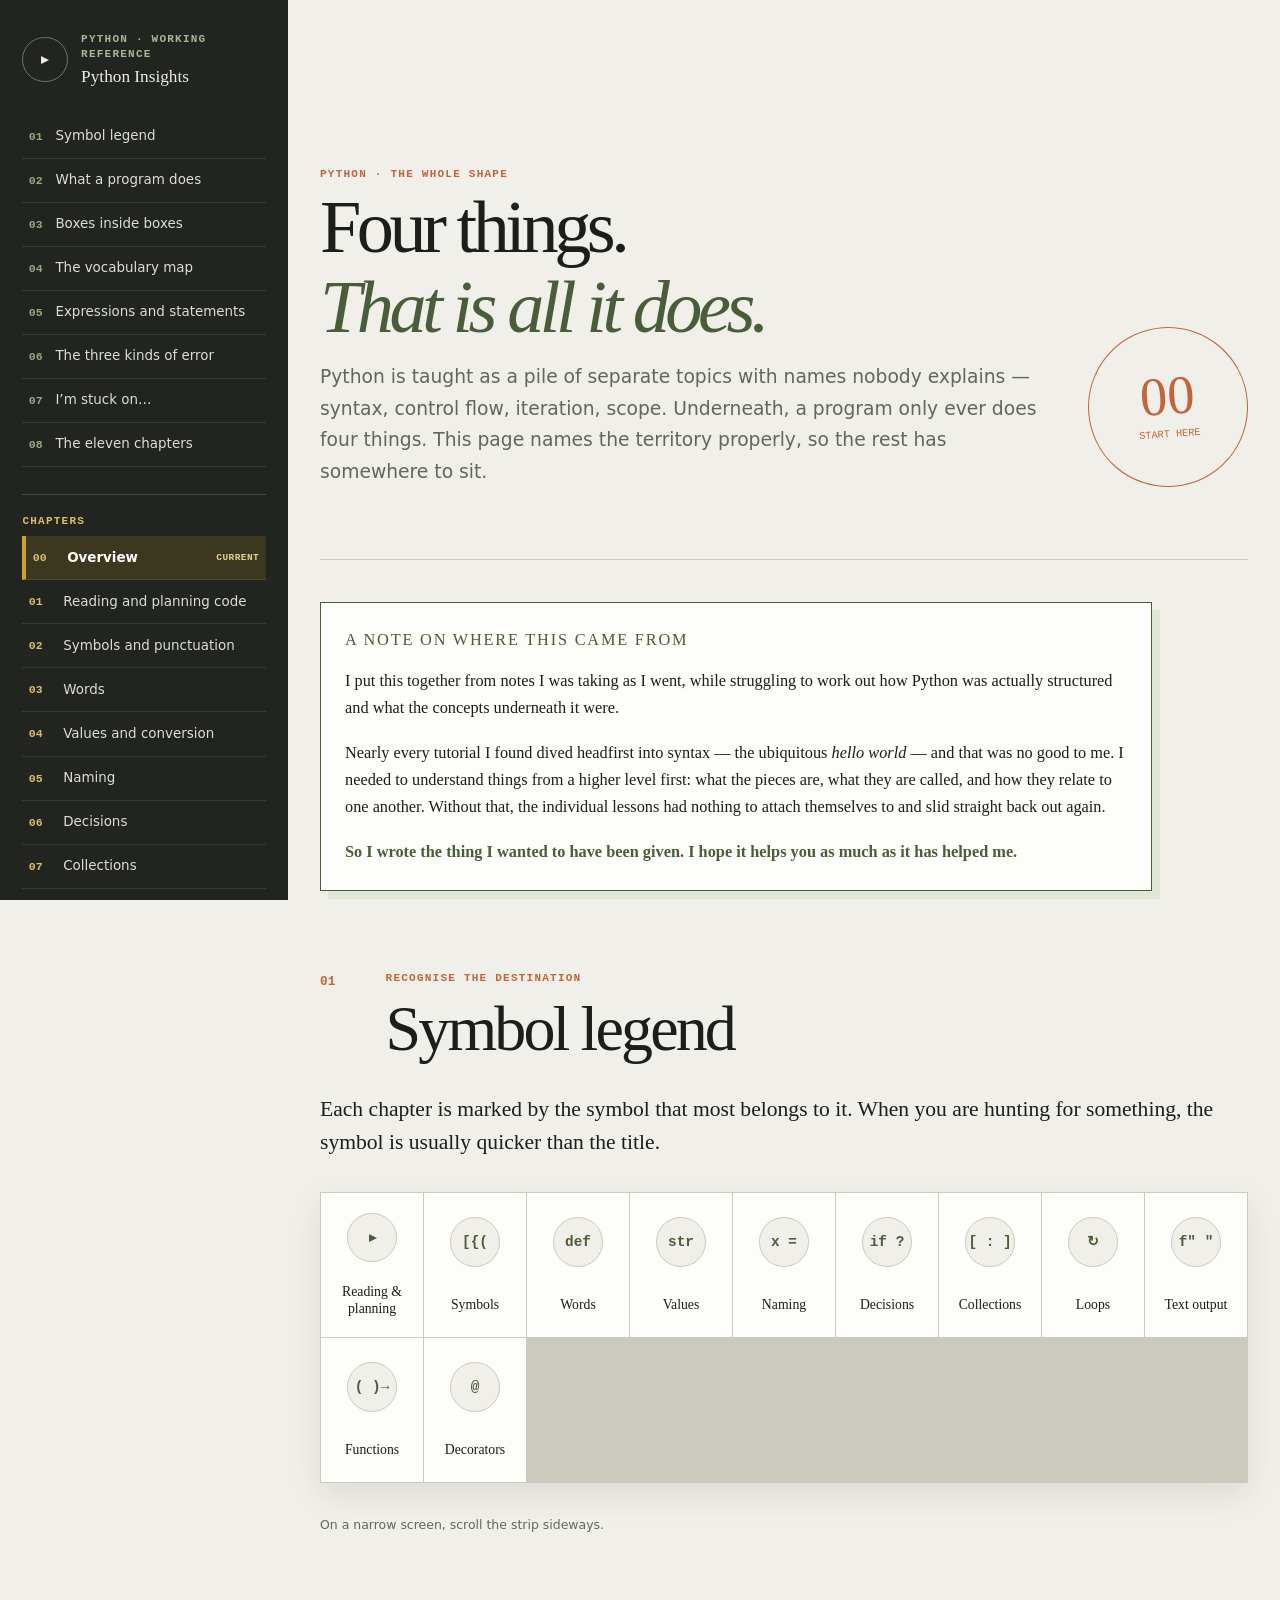
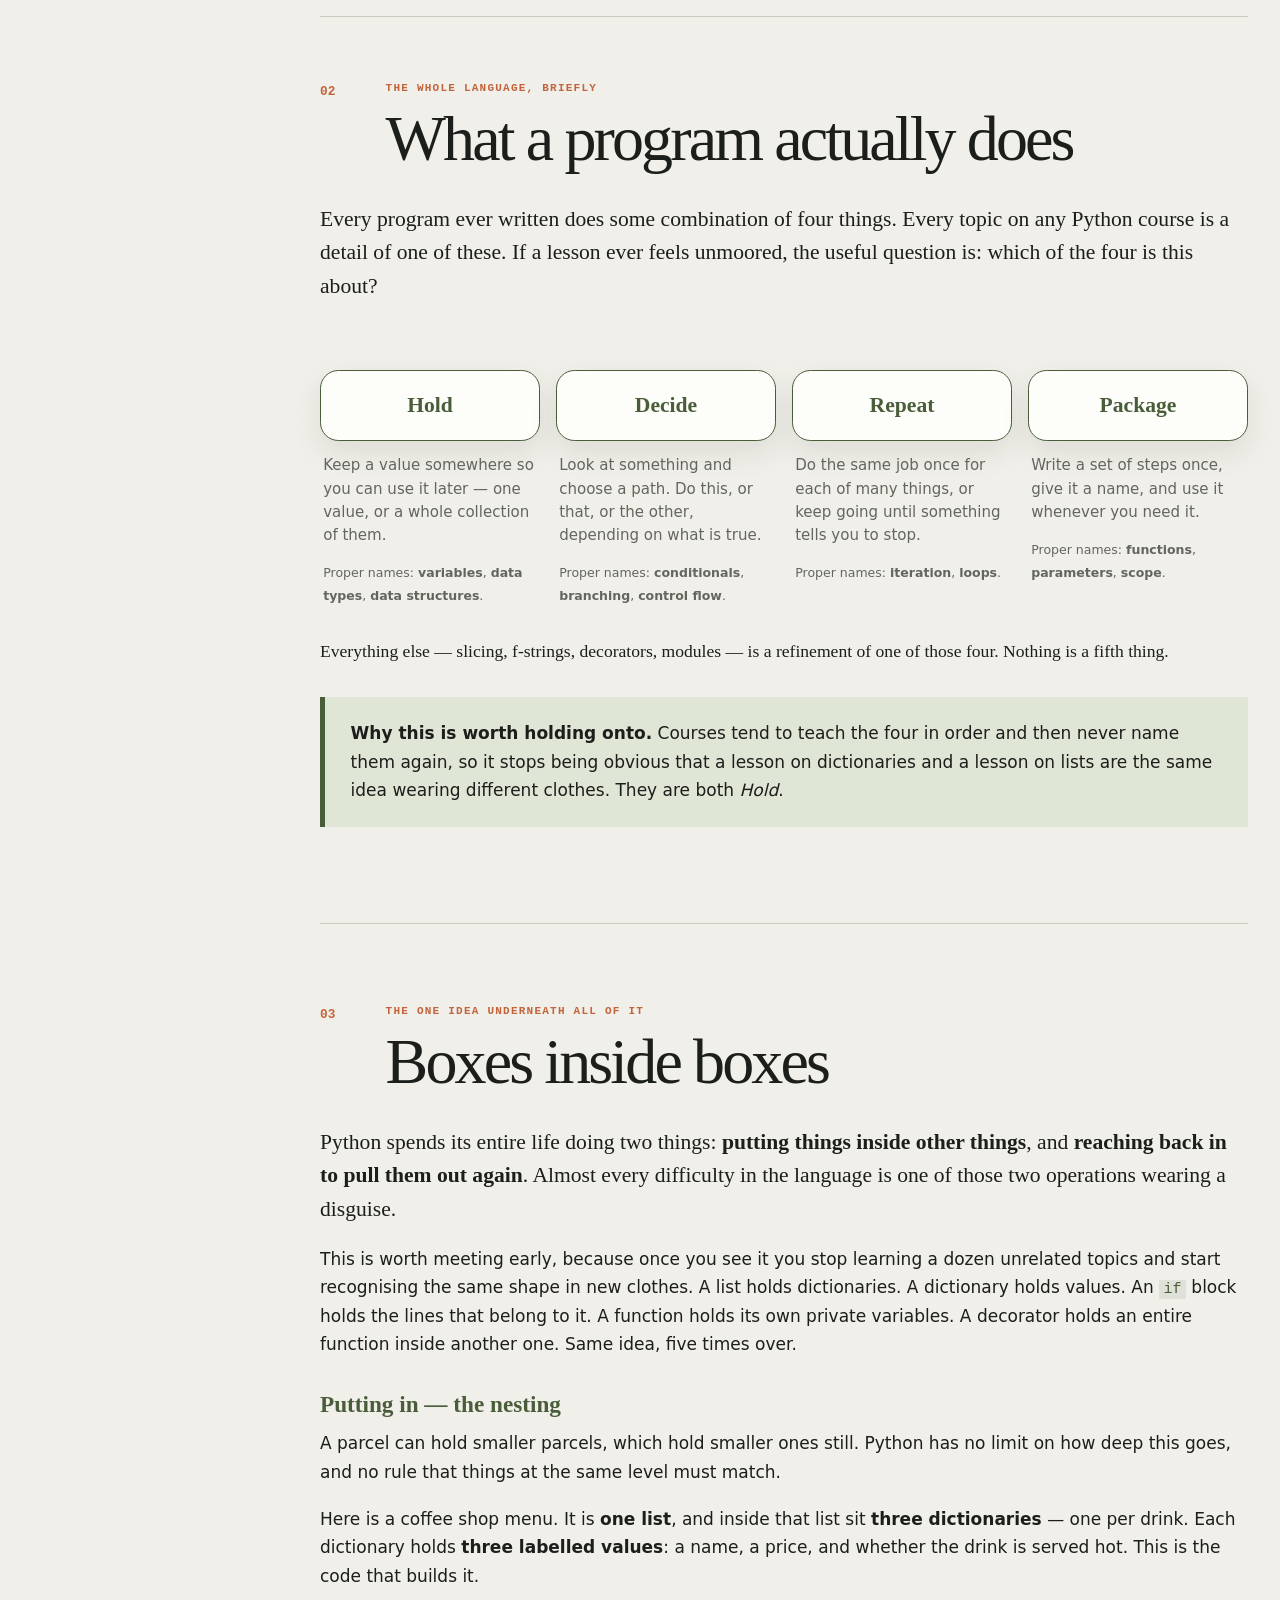
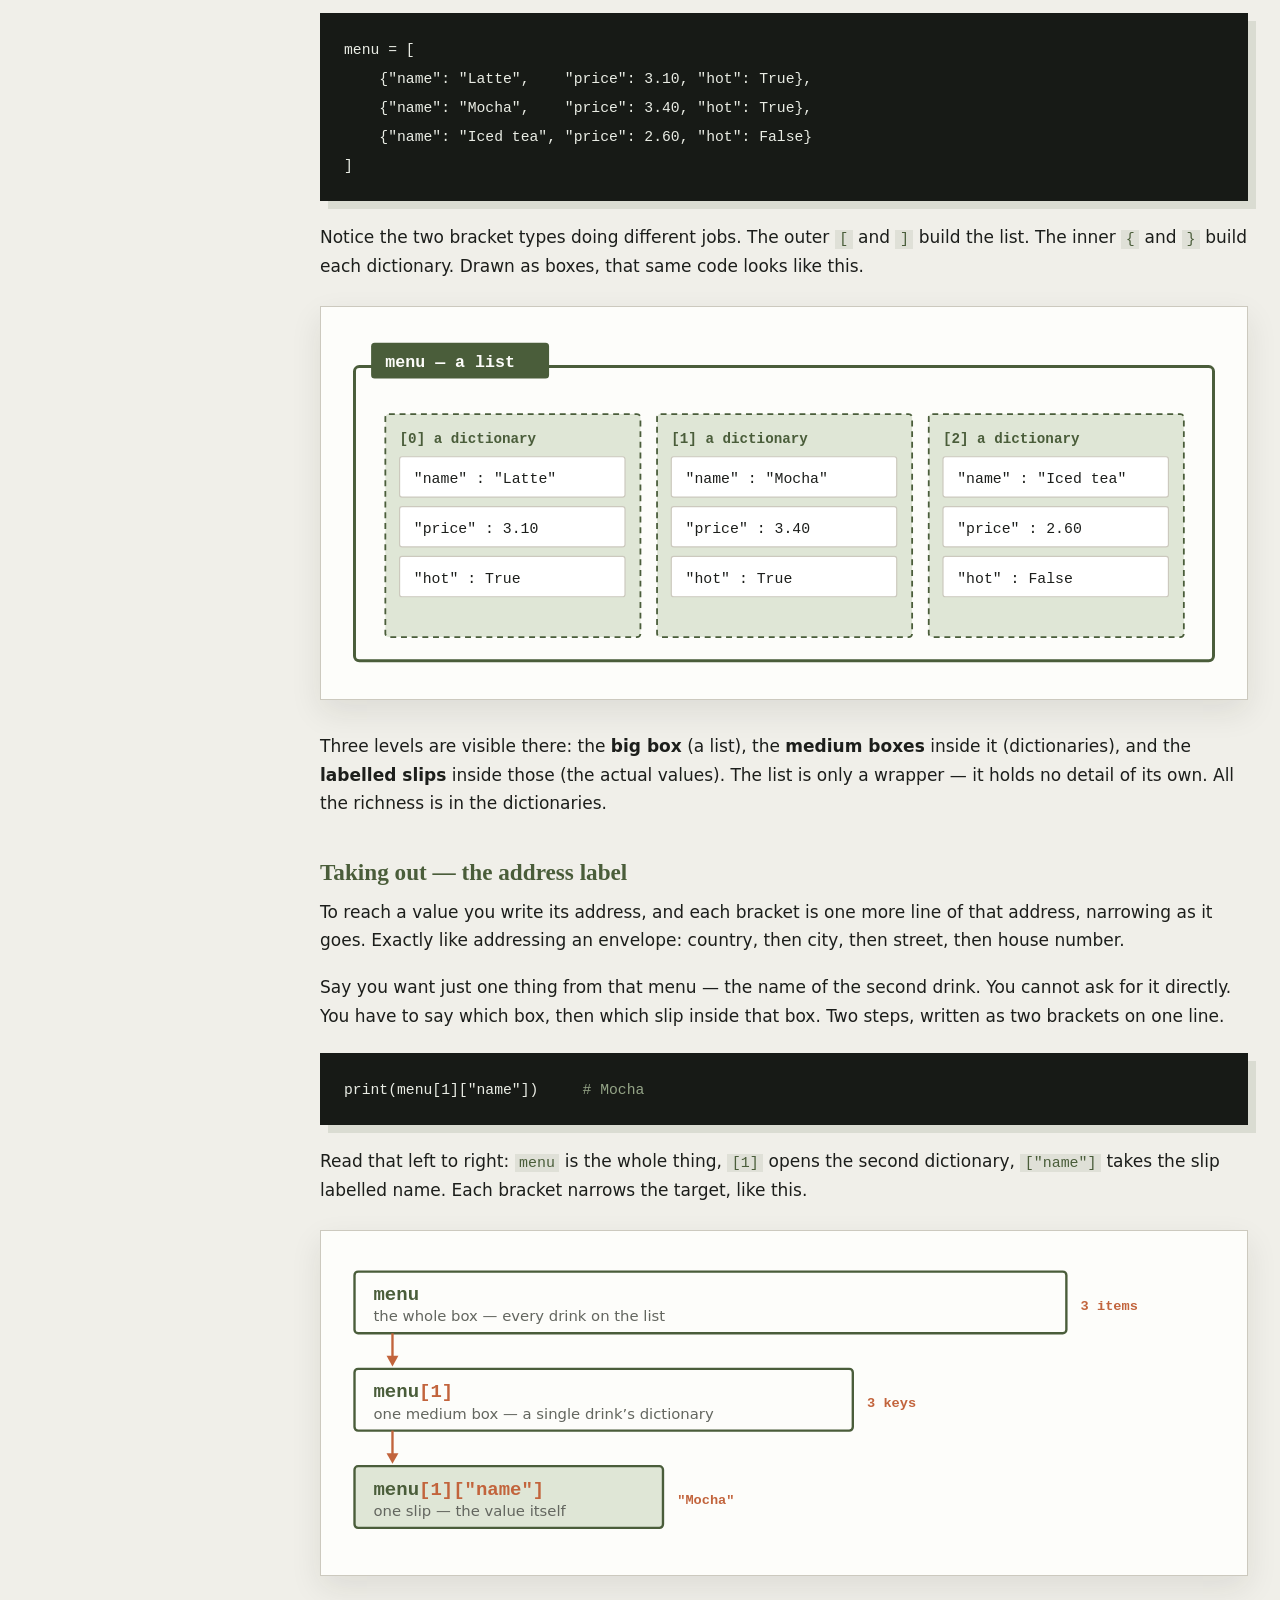
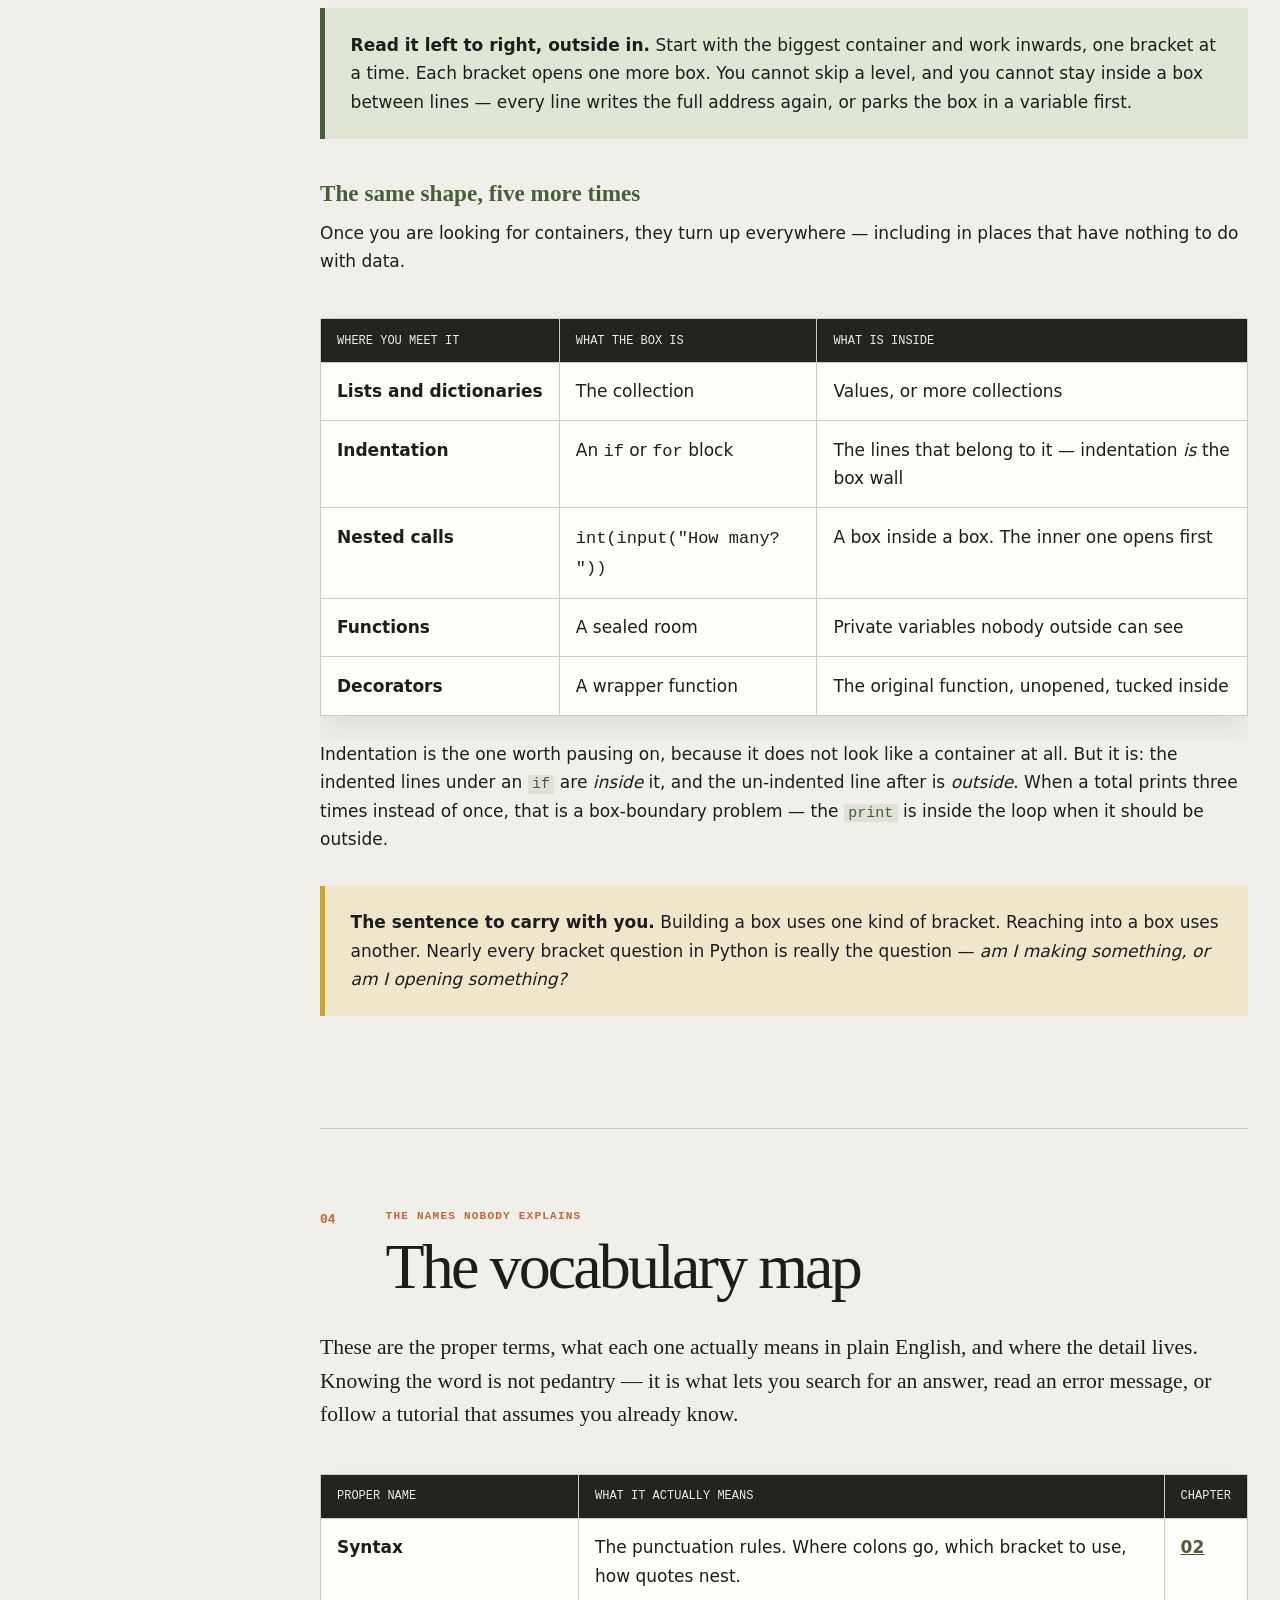
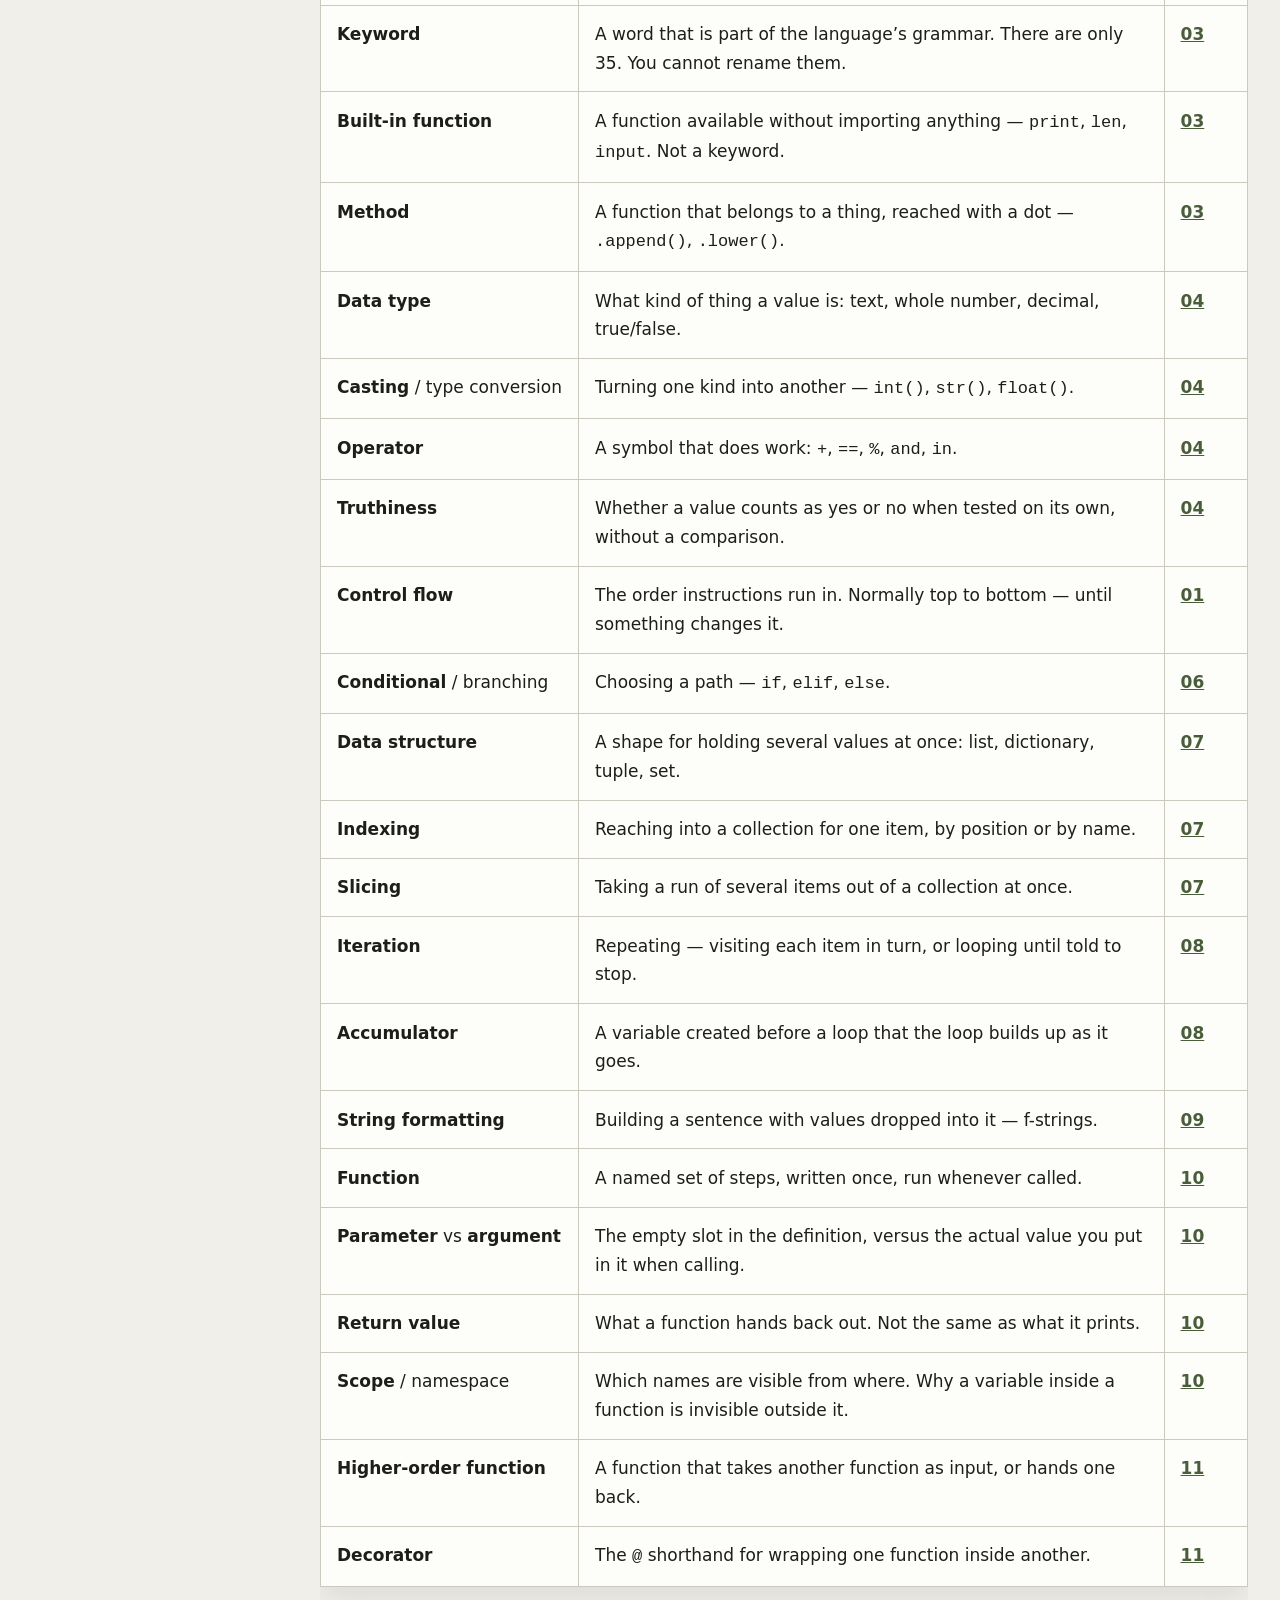
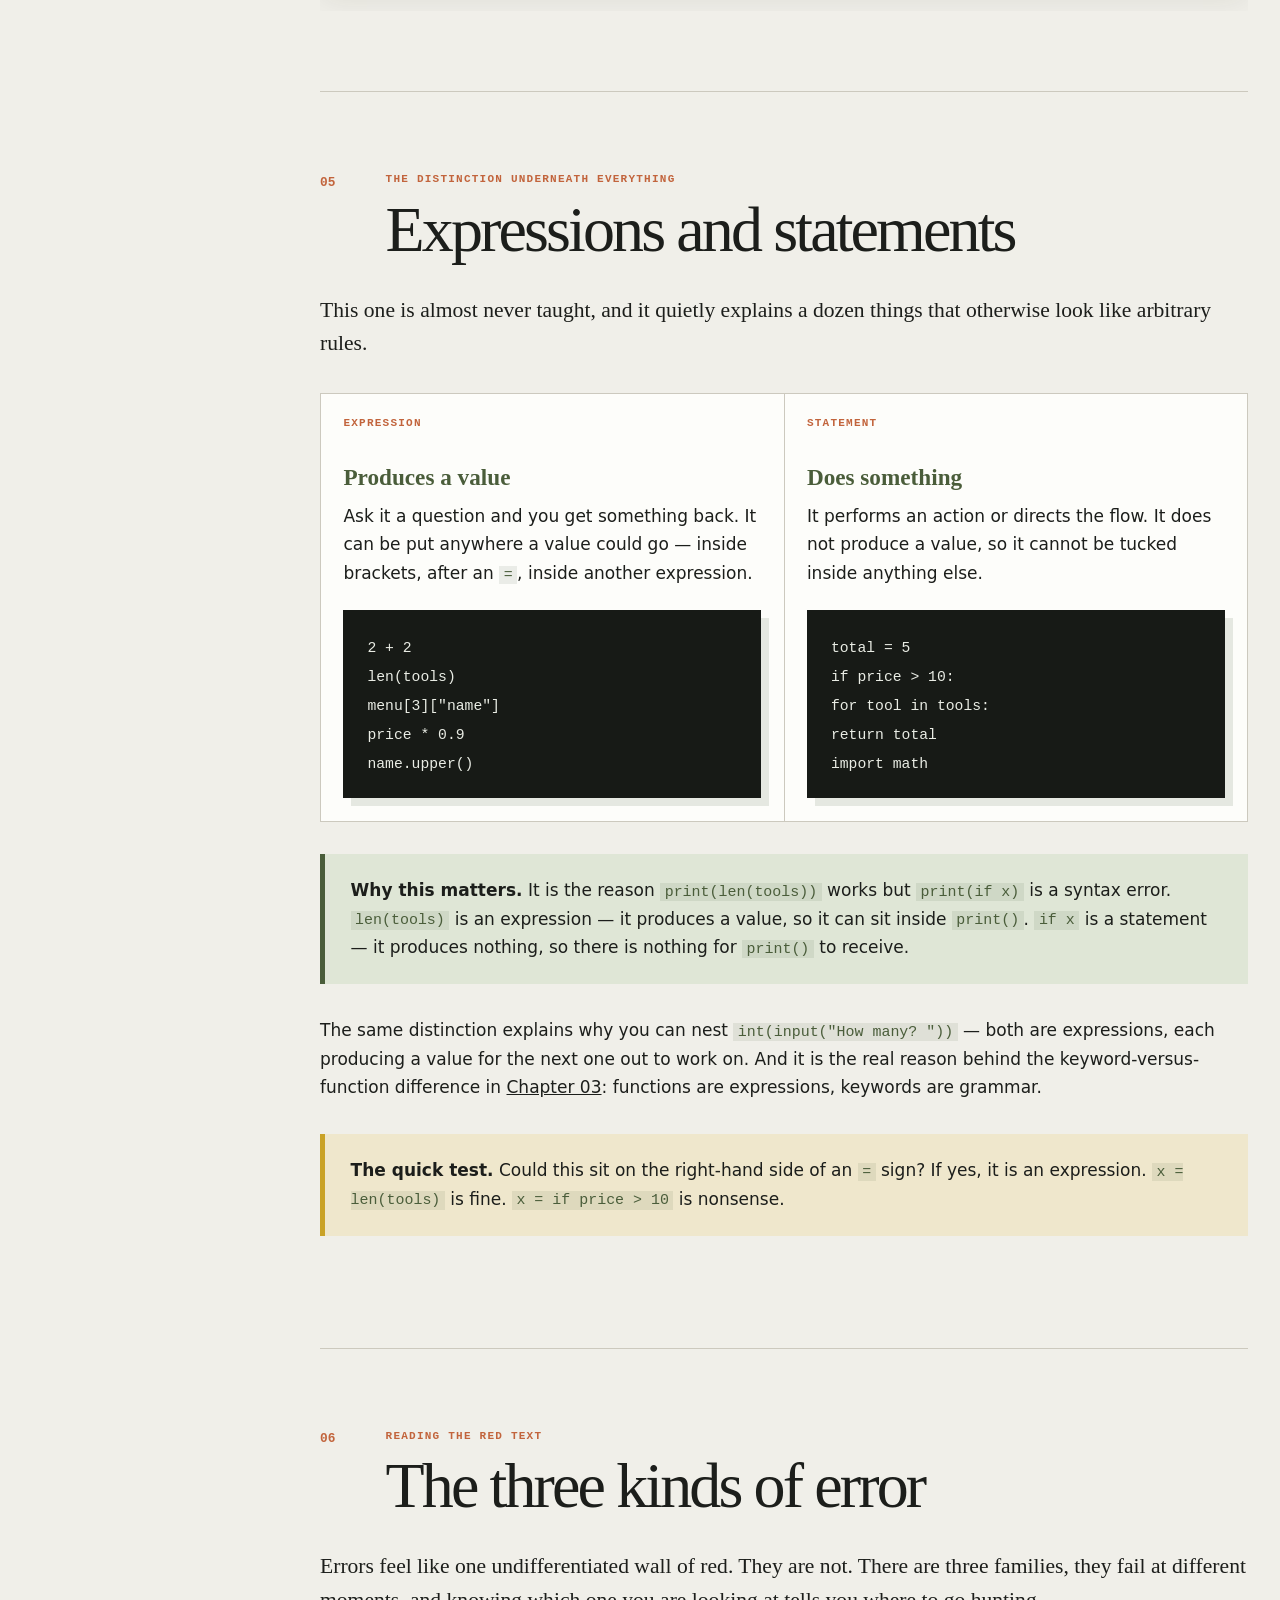
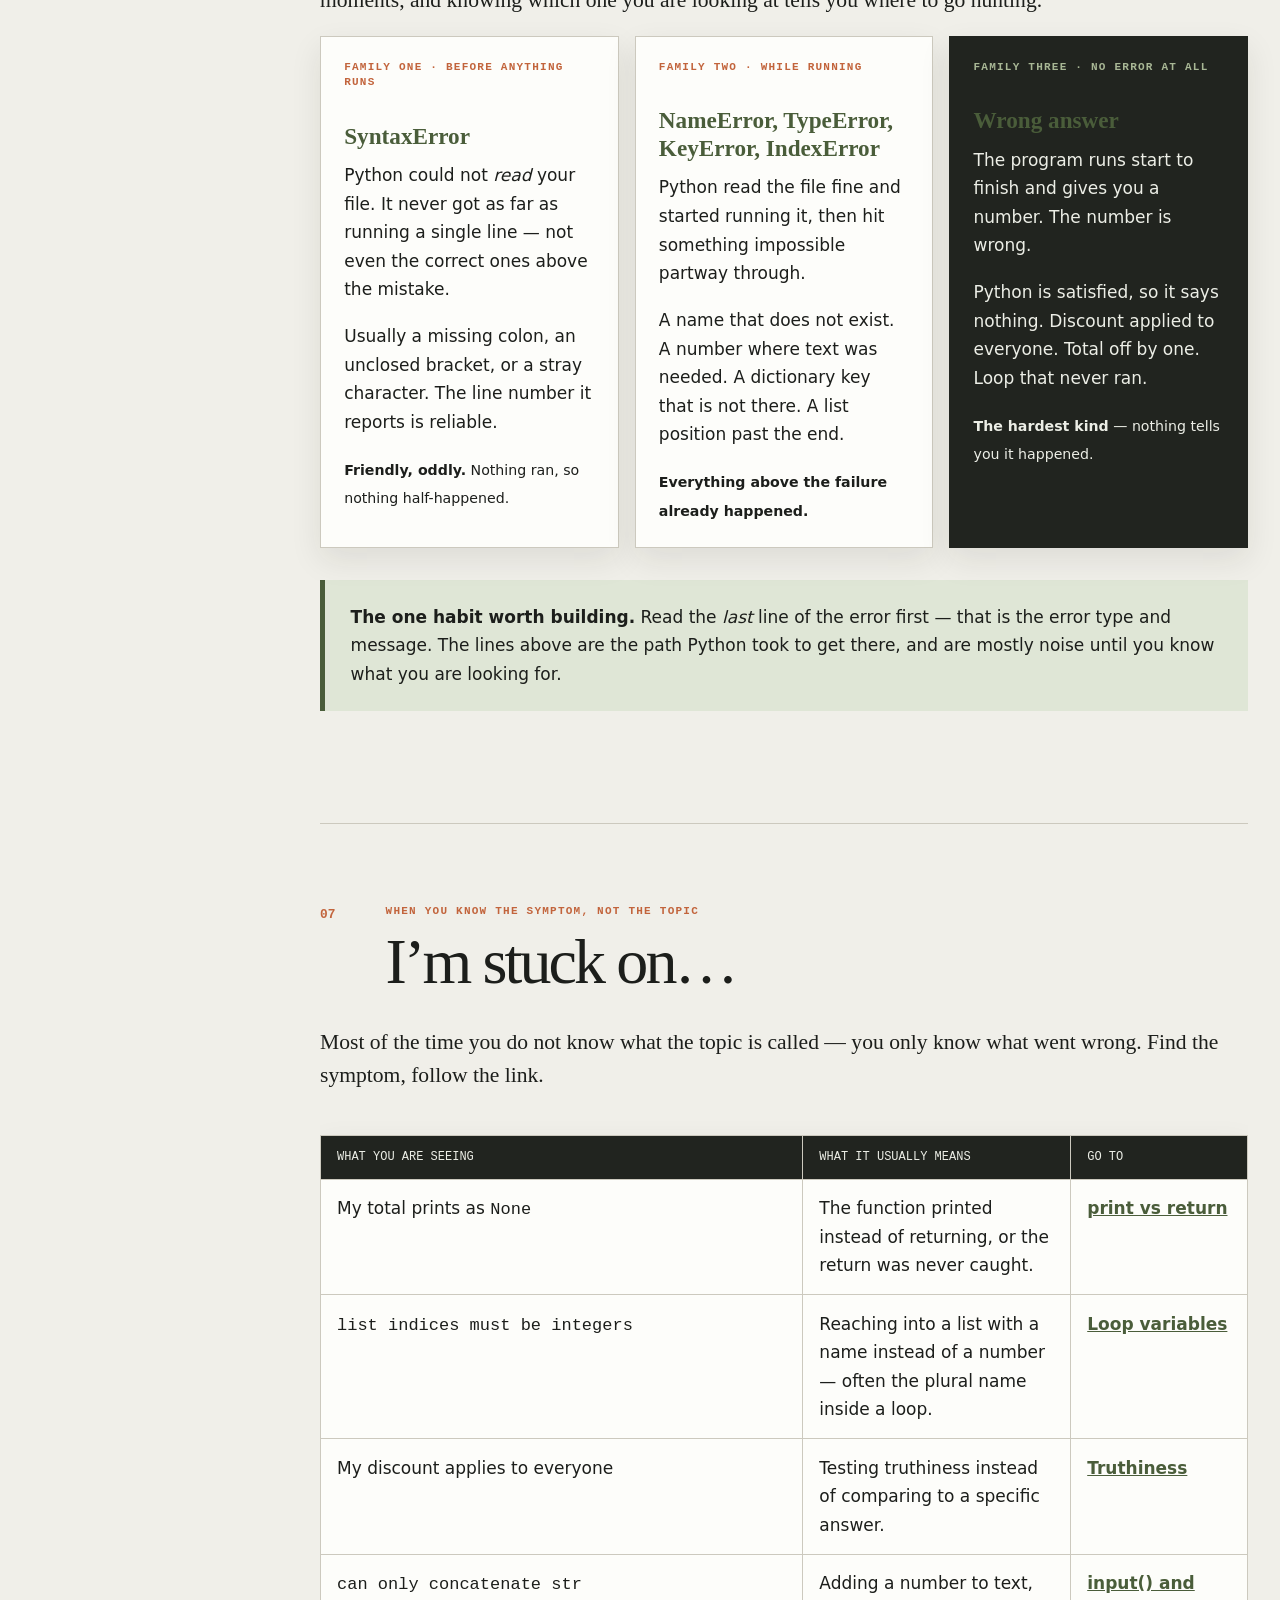
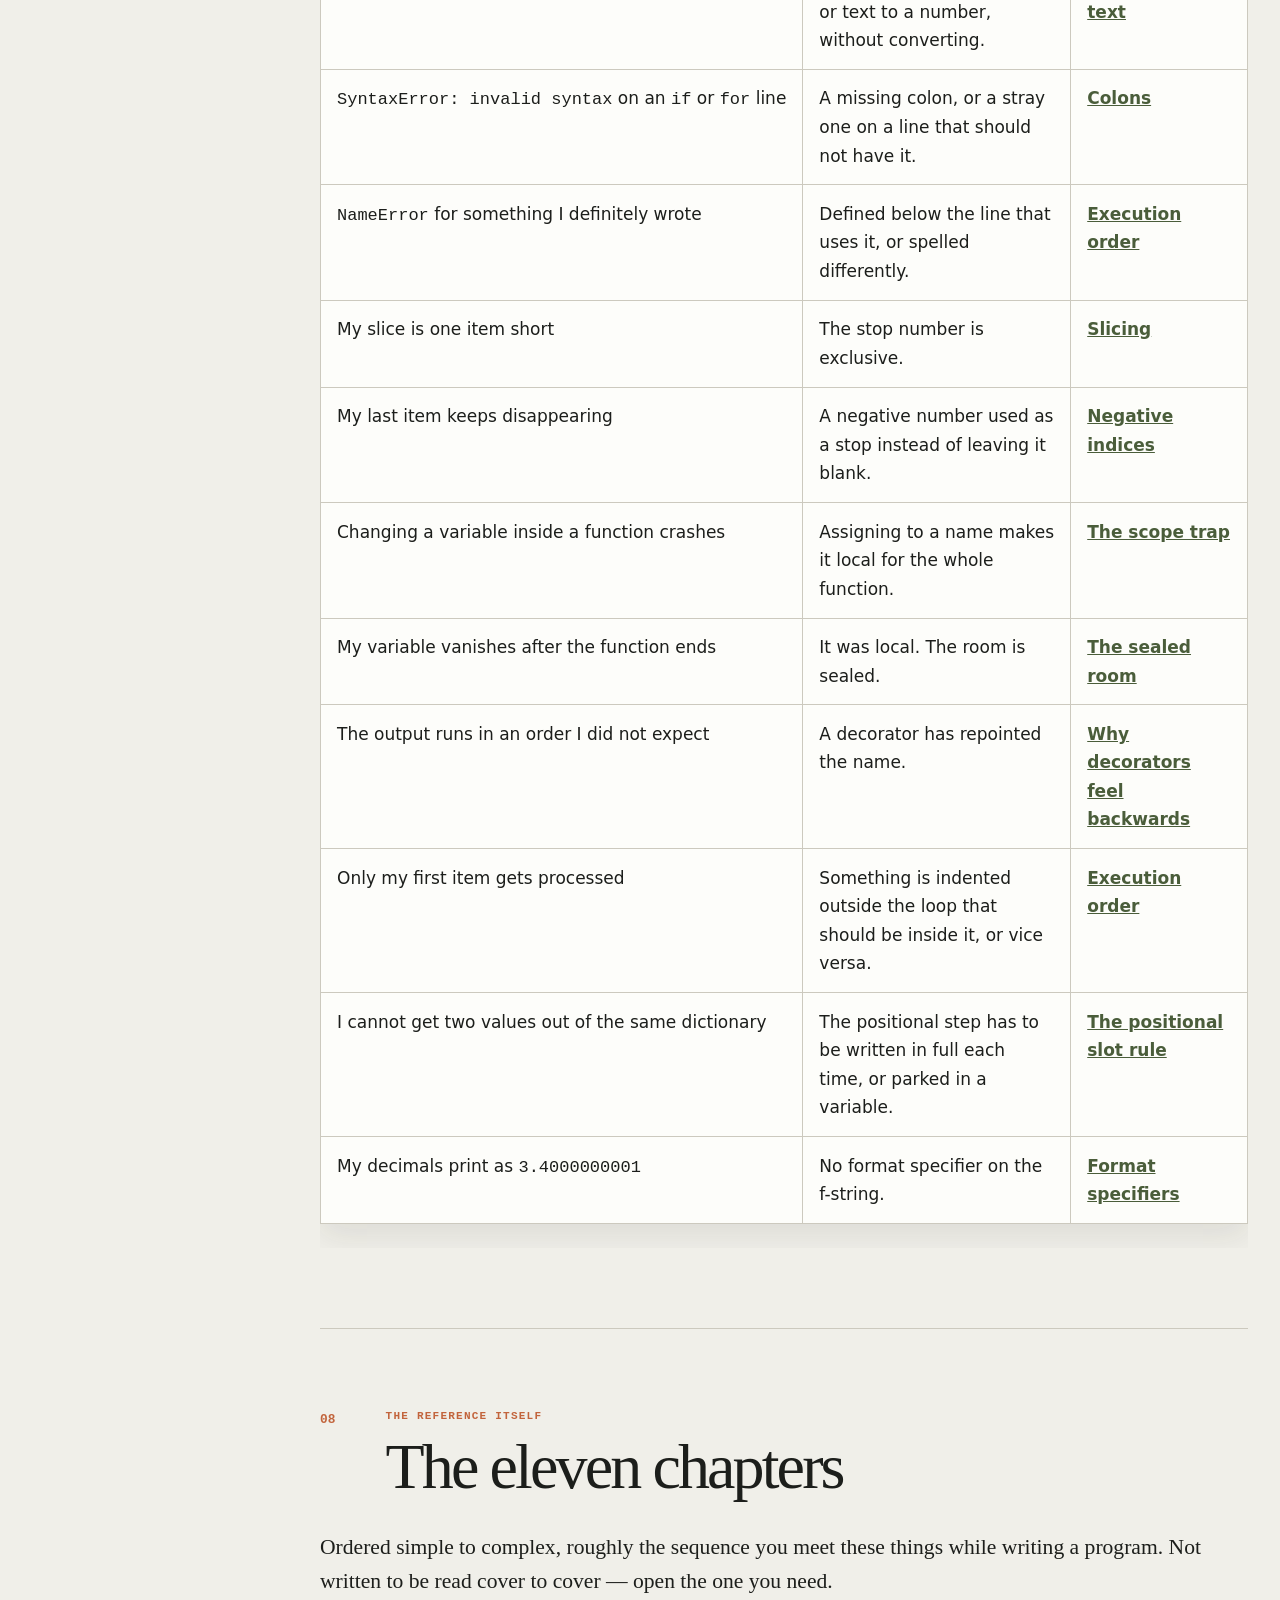
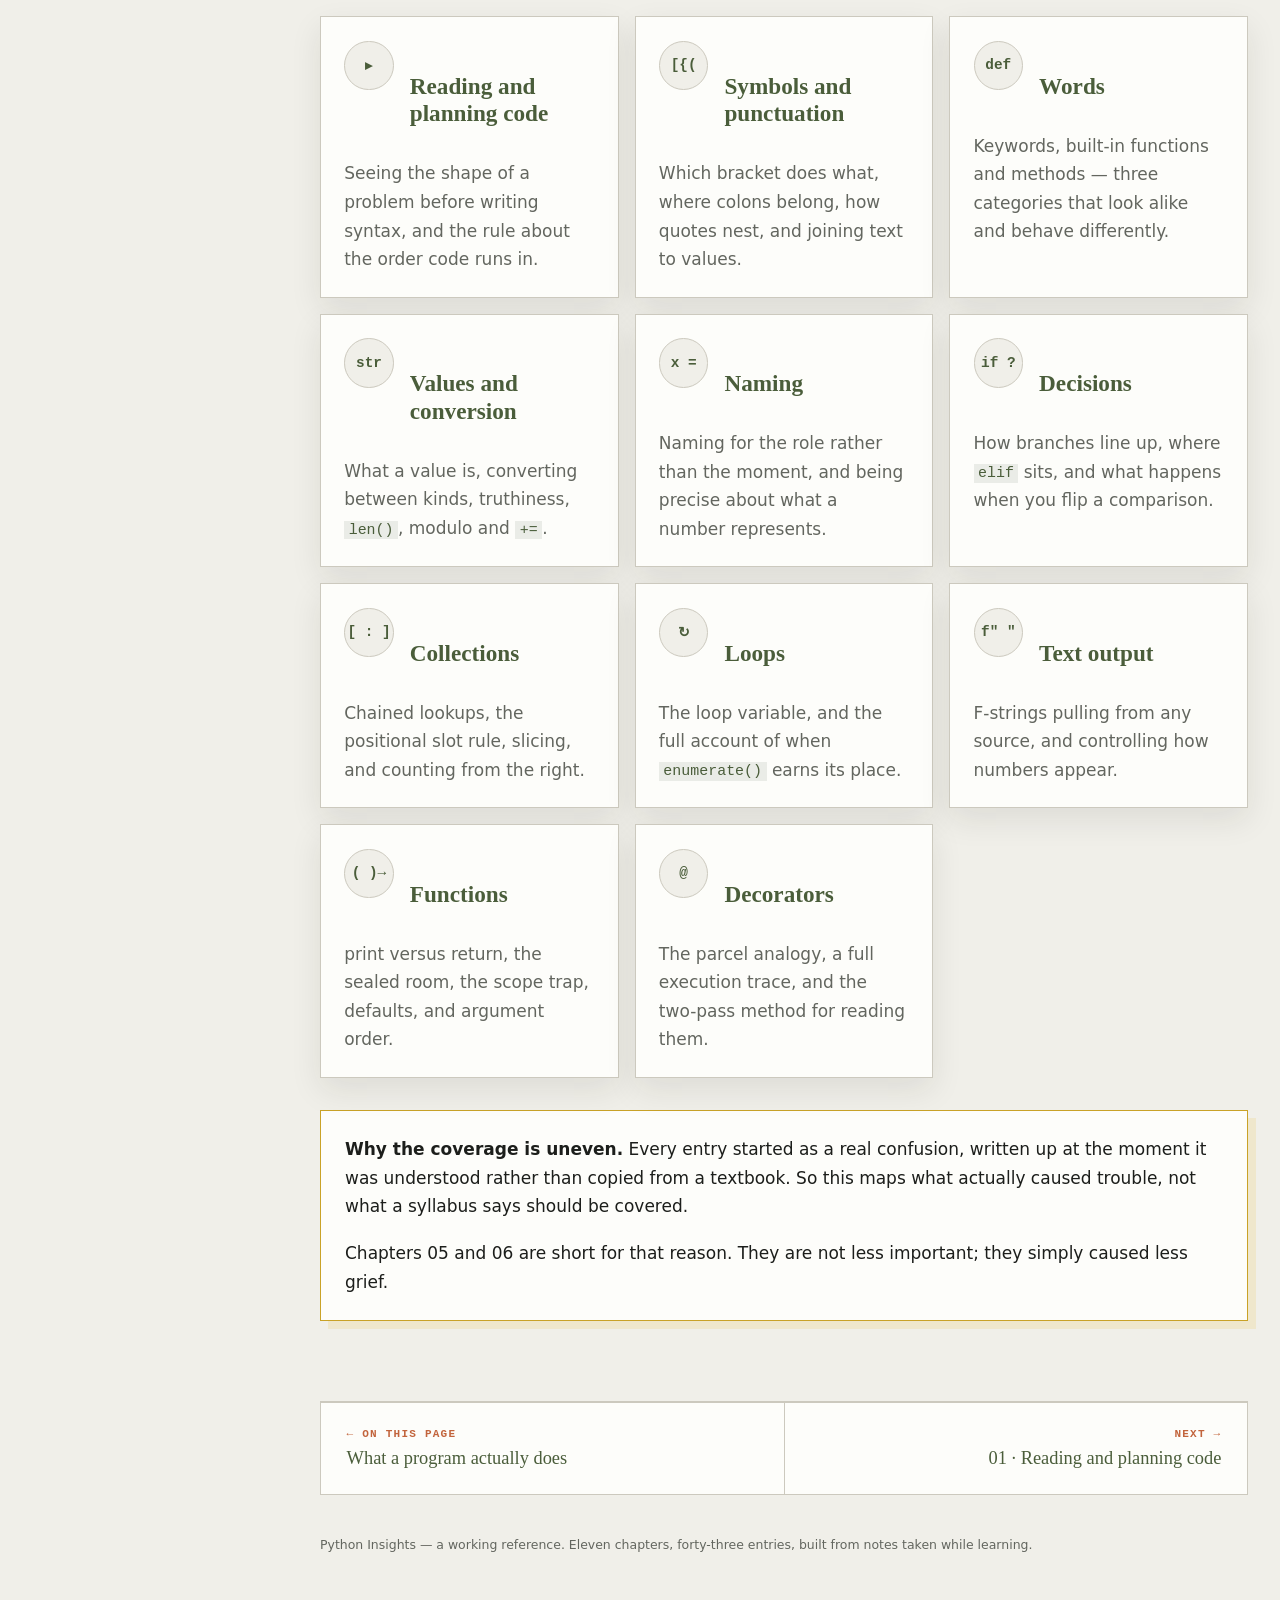
==== index.html @ 5f7ce71a "My insights learning python" ====
<!doctype html>
<html lang="en-GB">
<head>
<meta charset="utf-8">
<meta name="viewport" content="width=device-width, initial-scale=1">
<meta name="description" content="An overview of what Python actually consists of, and a working reference to the things that catch people out.">
<title>Python Insights &middot; Overview</title>
<link rel="stylesheet" href="assets/lesson-guide.css">
</head>
<body>
<a class="skip" href="#content">Skip to the overview</a>
<aside class="rail" aria-label="Guide navigation">
  <div class="brand"><span class="brand-mark" aria-hidden="true">&#9656;</span><div><p class="eyebrow">Python &middot; working reference</p><p class="brand-name">Python Insights</p></div></div>
  <nav class="section-nav" aria-label="Sections on this page"><ol>
    <li><a href="#legend"><span>01</span> Symbol legend</a></li>
    <li><a href="#four"><span>02</span> What a program does</a></li>
    <li><a href="#boxes"><span>03</span> Boxes inside boxes</a></li>
    <li><a href="#vocabulary"><span>04</span> The vocabulary map</a></li>
    <li><a href="#expressions"><span>05</span> Expressions and statements</a></li>
    <li><a href="#errors"><span>06</span> The three kinds of error</a></li>
    <li><a href="#stuck"><span>07</span> I&rsquo;m stuck on&hellip;</a></li>
    <li><a href="#chapters"><span>08</span> The eleven chapters</a></li>
  </ol></nav>
  <nav class="course-nav" aria-label="Chapters">
    <p>Chapters</p>
    <ol>
      <li><a href="index.html" aria-current="page"><span>00</span> Overview</a></li>
      <li><a href="01-reading-and-planning-code.html"><span>01</span> Reading and planning code</a></li>
      <li><a href="02-symbols-and-punctuation.html"><span>02</span> Symbols and punctuation</a></li>
      <li><a href="03-words.html"><span>03</span> Words</a></li>
      <li><a href="04-values-and-conversion.html"><span>04</span> Values and conversion</a></li>
      <li><a href="05-naming.html"><span>05</span> Naming</a></li>
      <li><a href="06-decisions.html"><span>06</span> Decisions</a></li>
      <li><a href="07-collections.html"><span>07</span> Collections</a></li>
      <li><a href="08-loops.html"><span>08</span> Loops</a></li>
      <li><a href="09-text-output.html"><span>09</span> Text output</a></li>
      <li><a href="10-functions.html"><span>10</span> Functions</a></li>
      <li><a href="11-decorators.html"><span>11</span> Decorators</a></li>
    </ol>
  </nav>
  <div class="rail-note">
    <p><strong>Start here.</strong></p>
    <p>This page is the map. The chapters are for when you are stuck on something specific.</p>
    <a class="rail-tidy" href="https://github.com/TidyWeb" target="_blank" rel="noopener"><img src="assets/tidyweb_logo_basalt_gold_transparent.png" alt=""><span><strong>TidyWeb</strong><small>View this project on GitHub</small></span></a>
  </div>
</aside>

<main id="content">
  <header class="hero">
    <div>
      <p class="eyebrow">Python &middot; the whole shape</p>
      <h1 class="intro-title"><span>Four things.</span><em>That is all it does.</em></h1>
      <p class="lede">Python is taught as a pile of separate topics with names nobody explains &mdash; syntax, control flow, iteration, scope. Underneath, a program only ever does four things. This page names the territory properly, so the rest has somewhere to sit.</p>
    </div>
    <div class="hero-index"><strong>00</strong><span>start here</span></div>
  </header>

  <section class="lesson lesson-note" id="why">
    <div class="future-note author-note">
      <p class="card-label">A note on where this came from</p>
      <p>I put this together from notes I was taking as I went, while struggling to work out how Python was actually structured and what the concepts underneath it were.</p>
      <p>Nearly every tutorial I found dived headfirst into syntax &mdash; the ubiquitous <em>hello world</em> &mdash; and that was no good to me. I needed to understand things from a higher level first: what the pieces are, what they are called, and how they relate to one another. Without that, the individual lessons had nothing to attach themselves to and slid straight back out again.</p>
      <p>So I wrote the thing I wanted to have been given. I hope it helps you as much as it has helped me.</p>
    </div>
  </section>

  <section class="lesson" id="legend">
    <div class="lesson-head"><p class="lesson-no">01</p><div><p class="eyebrow">Recognise the destination</p><h2>Symbol legend</h2></div></div>
    <p class="thesis">Each chapter is marked by the symbol that most belongs to it. When you are hunting for something, the symbol is usually quicker than the title.</p>
    <div class="symbol-strip-wrap" role="region" aria-label="Eleven chapter symbols in reading order. Scroll sideways on narrow screens." tabindex="0">
      <div class="symbol-strip">
        <a class="symbol-link" href="01-reading-and-planning-code.html"><span class="brand-mark" aria-hidden="true">&#9656;</span><strong>Reading &amp; planning</strong></a>
        <a class="symbol-link" href="02-symbols-and-punctuation.html"><span class="brand-mark" aria-hidden="true">[{(</span><strong>Symbols</strong></a>
        <a class="symbol-link" href="03-words.html"><span class="brand-mark" aria-hidden="true">def</span><strong>Words</strong></a>
        <a class="symbol-link" href="04-values-and-conversion.html"><span class="brand-mark" aria-hidden="true">str</span><strong>Values</strong></a>
        <a class="symbol-link" href="05-naming.html"><span class="brand-mark" aria-hidden="true">x =</span><strong>Naming</strong></a>
        <a class="symbol-link" href="06-decisions.html"><span class="brand-mark" aria-hidden="true">if ?</span><strong>Decisions</strong></a>
        <a class="symbol-link" href="07-collections.html"><span class="brand-mark" aria-hidden="true">[ : ]</span><strong>Collections</strong></a>
        <a class="symbol-link" href="08-loops.html"><span class="brand-mark" aria-hidden="true">&#8635;</span><strong>Loops</strong></a>
        <a class="symbol-link" href="09-text-output.html"><span class="brand-mark" aria-hidden="true">f" "</span><strong>Text output</strong></a>
        <a class="symbol-link" href="10-functions.html"><span class="brand-mark" aria-hidden="true">( )&#8594;</span><strong>Functions</strong></a>
        <a class="symbol-link" href="11-decorators.html"><span class="brand-mark" aria-hidden="true">@</span><strong>Decorators</strong></a>
      </div>
    </div>
    <p class="scroll-note">On a narrow screen, scroll the strip sideways.</p>
  </section>

  <section class="lesson lesson-introduction" id="four">
    <div class="lesson-head"><p class="lesson-no">02</p><div><p class="eyebrow">The whole language, briefly</p><h2>What a program actually does</h2></div></div>
    <p class="thesis">Every program ever written does some combination of four things. Every topic on any Python course is a detail of one of these. If a lesson ever feels unmoored, the useful question is: which of the four is this about?</p>
    <div class="shape-summary-grid" aria-label="The four things a program does">
      <article class="shape-summary">
        <h3 class="shape-name">Hold</h3>
        <p>Keep a value somewhere so you can use it later &mdash; one value, or a whole collection of them.</p>
        <p><small>Proper names: <strong>variables</strong>, <strong>data types</strong>, <strong>data structures</strong>.</small></p>
      </article>
      <article class="shape-summary">
        <h3 class="shape-name">Decide</h3>
        <p>Look at something and choose a path. Do this, or that, or the other, depending on what is true.</p>
        <p><small>Proper names: <strong>conditionals</strong>, <strong>branching</strong>, <strong>control flow</strong>.</small></p>
      </article>
      <article class="shape-summary">
        <h3 class="shape-name">Repeat</h3>
        <p>Do the same job once for each of many things, or keep going until something tells you to stop.</p>
        <p><small>Proper names: <strong>iteration</strong>, <strong>loops</strong>.</small></p>
      </article>
      <article class="shape-summary">
        <h3 class="shape-name">Package</h3>
        <p>Write a set of steps once, give it a name, and use it whenever you need it.</p>
        <p><small>Proper names: <strong>functions</strong>, <strong>parameters</strong>, <strong>scope</strong>.</small></p>
      </article>
    </div>
    <p class="shape-summary-close">Everything else &mdash; slicing, f-strings, decorators, modules &mdash; is a refinement of one of those four. Nothing is a fifth thing.</p>
    <div class="callout"><p><strong>Why this is worth holding onto.</strong> Courses tend to teach the four in order and then never name them again, so it stops being obvious that a lesson on dictionaries and a lesson on lists are the same idea wearing different clothes. They are both <em>Hold</em>.</p></div>
  </section>

  <section class="lesson" id="boxes">
    <div class="lesson-head"><p class="lesson-no">03</p><div><p class="eyebrow">The one idea underneath all of it</p><h2>Boxes inside boxes</h2></div></div>

    <p class="thesis">Python spends its entire life doing two things: <strong>putting things inside other things</strong>, and <strong>reaching back in to pull them out again</strong>. Almost every difficulty in the language is one of those two operations wearing a disguise.</p>

    <p>This is worth meeting early, because once you see it you stop learning a dozen unrelated topics and start recognising the same shape in new clothes. A list holds dictionaries. A dictionary holds values. An <code>if</code> block holds the lines that belong to it. A function holds its own private variables. A decorator holds an entire function inside another one. Same idea, five times over.</p>

    <h3>Putting in &mdash; the nesting</h3>
    <p>A parcel can hold smaller parcels, which hold smaller ones still. Python has no limit on how deep this goes, and no rule that things at the same level must match.</p>

    <p>Here is a coffee shop menu. It is <strong>one list</strong>, and inside that list sit <strong>three dictionaries</strong> &mdash; one per drink. Each dictionary holds <strong>three labelled values</strong>: a name, a price, and whether the drink is served hot. This is the code that builds it.</p>

    <div class="code-block"><code>menu = [
    {"name": "Latte",    "price": 3.10, "hot": True},
    {"name": "Mocha",    "price": 3.40, "hot": True},
    {"name": "Iced tea", "price": 2.60, "hot": False}
]</code></div>

    <p>Notice the two bracket types doing different jobs. The outer <code>[</code> and <code>]</code> build the list. The inner <code>{</code> and <code>}</code> build each dictionary. Drawn as boxes, that same code looks like this.</p>

    <div class="box-figure">
    <svg viewBox="0 0 740 290" role="img" aria-label="A large box labelled menu, a list, containing three medium boxes each a dictionary, each of which contains three labelled value slips.">
      <rect x="8" y="30" width="724" height="248" rx="4" fill="var(--panel)" stroke="var(--green)" stroke-width="2.5"/>
      <rect x="22" y="10" width="150" height="30" rx="3" fill="var(--green)"/>
      <text x="34" y="30" font-family="var(--mono)" font-size="14" font-weight="700" fill="var(--panel)">menu &mdash; a list</text>

      <g>
        <rect x="34" y="70" width="215" height="188" rx="3" fill="var(--mint)" stroke="var(--green)" stroke-width="1.5" stroke-dasharray="5 4"/>
        <text x="46" y="94" font-family="var(--mono)" font-size="12" font-weight="700" fill="var(--green)">[0] a dictionary</text>
        <rect x="46" y="106" width="190" height="34" rx="2" fill="#fff" stroke="var(--line)"/>
        <text x="58" y="128" font-family="var(--mono)" font-size="12.5" fill="var(--ink)">"name" : "Latte"</text>
        <rect x="46" y="148" width="190" height="34" rx="2" fill="#fff" stroke="var(--line)"/>
        <text x="58" y="170" font-family="var(--mono)" font-size="12.5" fill="var(--ink)">"price" : 3.10</text>
        <rect x="46" y="190" width="190" height="34" rx="2" fill="#fff" stroke="var(--line)"/>
        <text x="58" y="212" font-family="var(--mono)" font-size="12.5" fill="var(--ink)">"hot" : True</text>
      </g>

      <g>
        <rect x="263" y="70" width="215" height="188" rx="3" fill="var(--mint)" stroke="var(--green)" stroke-width="1.5" stroke-dasharray="5 4"/>
        <text x="275" y="94" font-family="var(--mono)" font-size="12" font-weight="700" fill="var(--green)">[1] a dictionary</text>
        <rect x="275" y="106" width="190" height="34" rx="2" fill="#fff" stroke="var(--line)"/>
        <text x="287" y="128" font-family="var(--mono)" font-size="12.5" fill="var(--ink)">"name" : "Mocha"</text>
        <rect x="275" y="148" width="190" height="34" rx="2" fill="#fff" stroke="var(--line)"/>
        <text x="287" y="170" font-family="var(--mono)" font-size="12.5" fill="var(--ink)">"price" : 3.40</text>
        <rect x="275" y="190" width="190" height="34" rx="2" fill="#fff" stroke="var(--line)"/>
        <text x="287" y="212" font-family="var(--mono)" font-size="12.5" fill="var(--ink)">"hot" : True</text>
      </g>

      <g>
        <rect x="492" y="70" width="215" height="188" rx="3" fill="var(--mint)" stroke="var(--green)" stroke-width="1.5" stroke-dasharray="5 4"/>
        <text x="504" y="94" font-family="var(--mono)" font-size="12" font-weight="700" fill="var(--green)">[2] a dictionary</text>
        <rect x="504" y="106" width="190" height="34" rx="2" fill="#fff" stroke="var(--line)"/>
        <text x="516" y="128" font-family="var(--mono)" font-size="12.5" fill="var(--ink)">"name" : "Iced tea"</text>
        <rect x="504" y="148" width="190" height="34" rx="2" fill="#fff" stroke="var(--line)"/>
        <text x="516" y="170" font-family="var(--mono)" font-size="12.5" fill="var(--ink)">"price" : 2.60</text>
        <rect x="504" y="190" width="190" height="34" rx="2" fill="#fff" stroke="var(--line)"/>
        <text x="516" y="212" font-family="var(--mono)" font-size="12.5" fill="var(--ink)">"hot" : False</text>
      </g>
    </svg>
    </div>

    <p>Three levels are visible there: the <strong>big box</strong> (a list), the <strong>medium boxes</strong> inside it (dictionaries), and the <strong>labelled slips</strong> inside those (the actual values). The list is only a wrapper &mdash; it holds no detail of its own. All the richness is in the dictionaries.</p>

    <h3>Taking out &mdash; the address label</h3>
    <p>To reach a value you write its address, and each bracket is one more line of that address, narrowing as it goes. Exactly like addressing an envelope: country, then city, then street, then house number.</p>

    <p>Say you want just one thing from that menu &mdash; the name of the second drink. You cannot ask for it directly. You have to say which box, then which slip inside that box. Two steps, written as two brackets on one line.</p>

    <div class="code-block"><code>print(menu[1]["name"])     <span class="code-comment"># Mocha</span></code></div>

    <p>Read that left to right: <code>menu</code> is the whole thing, <code>[1]</code> opens the second dictionary, <code>["name"]</code> takes the slip labelled name. Each bracket narrows the target, like this.</p>

    <div class="box-figure">
    <svg viewBox="0 0 740 250" role="img" aria-label="Three stacked bars showing how each bracket narrows the address: menu gives the whole list, menu bracket 1 gives one dictionary, menu bracket 1 bracket name gives one value.">
      <rect x="8" y="14" width="600" height="52" rx="3" fill="var(--panel)" stroke="var(--green)" stroke-width="2"/>
      <text x="24" y="38" font-family="var(--mono)" font-size="16" font-weight="700" fill="var(--green)">menu</text>
      <text x="24" y="56" font-family="var(--sans)" font-size="12.5" fill="var(--muted)">the whole box &mdash; every drink on the list</text>
      <text x="620" y="46" font-family="var(--mono)" font-size="11.5" font-weight="700" fill="var(--coral)">3 items</text>

      <path d="M40 66 L40 88" stroke="var(--coral)" stroke-width="2" fill="none"/>
      <path d="M40 94 l-5 -9 h10 z" fill="var(--coral)"/>

      <rect x="8" y="96" width="420" height="52" rx="3" fill="var(--panel)" stroke="var(--green)" stroke-width="2"/>
      <text x="24" y="120" font-family="var(--mono)" font-size="16" font-weight="700" fill="var(--green)">menu<tspan fill="var(--coral)">[1]</tspan></text>
      <text x="24" y="138" font-family="var(--sans)" font-size="12.5" fill="var(--muted)">one medium box &mdash; a single drink&rsquo;s dictionary</text>
      <text x="440" y="128" font-family="var(--mono)" font-size="11.5" font-weight="700" fill="var(--coral)">3 keys</text>

      <path d="M40 148 L40 170" stroke="var(--coral)" stroke-width="2" fill="none"/>
      <path d="M40 176 l-5 -9 h10 z" fill="var(--coral)"/>

      <rect x="8" y="178" width="260" height="52" rx="3" fill="var(--mint)" stroke="var(--green)" stroke-width="2"/>
      <text x="24" y="202" font-family="var(--mono)" font-size="16" font-weight="700" fill="var(--green)">menu<tspan fill="var(--coral)">[1]["name"]</tspan></text>
      <text x="24" y="220" font-family="var(--sans)" font-size="12.5" fill="var(--muted)">one slip &mdash; the value itself</text>
      <text x="280" y="210" font-family="var(--mono)" font-size="11.5" font-weight="700" fill="var(--coral)">"Mocha"</text>
    </svg>
    </div>

    <div class="callout"><p><strong>Read it left to right, outside in.</strong> Start with the biggest container and work inwards, one bracket at a time. Each bracket opens one more box. You cannot skip a level, and you cannot stay inside a box between lines &mdash; every line writes the full address again, or parks the box in a variable first.</p></div>

    <h3>The same shape, five more times</h3>
    <p>Once you are looking for containers, they turn up everywhere &mdash; including in places that have nothing to do with data.</p>

    <div class="catalogue-wrap">
    <table class="catalogue">
      <thead><tr><th>Where you meet it</th><th>What the box is</th><th>What is inside</th></tr></thead>
      <tbody>
        <tr><td><strong>Lists and dictionaries</strong></td><td>The collection</td><td>Values, or more collections</td></tr>
        <tr><td><strong>Indentation</strong></td><td>An <code>if</code> or <code>for</code> block</td><td>The lines that belong to it &mdash; indentation <em>is</em> the box wall</td></tr>
        <tr><td><strong>Nested calls</strong></td><td><code>int(input("How many? "))</code></td><td>A box inside a box. The inner one opens first</td></tr>
        <tr><td><strong>Functions</strong></td><td>A sealed room</td><td>Private variables nobody outside can see</td></tr>
        <tr><td><strong>Decorators</strong></td><td>A wrapper function</td><td>The original function, unopened, tucked inside</td></tr>
      </tbody>
    </table>
    </div>

    <p>Indentation is the one worth pausing on, because it does not look like a container at all. But it is: the indented lines under an <code>if</code> are <em>inside</em> it, and the un-indented line after is <em>outside</em>. When a total prints three times instead of once, that is a box-boundary problem &mdash; the <code>print</code> is inside the loop when it should be outside.</p>

    <div class="callout callout--amber"><p><strong>The sentence to carry with you.</strong> Building a box uses one kind of bracket. Reaching into a box uses another. Nearly every bracket question in Python is really the question &mdash; <em>am I making something, or am I opening something?</em></p></div>
  </section>


  <section class="lesson" id="vocabulary">
    <div class="lesson-head"><p class="lesson-no">04</p><div><p class="eyebrow">The names nobody explains</p><h2>The vocabulary map</h2></div></div>
    <p class="thesis">These are the proper terms, what each one actually means in plain English, and where the detail lives. Knowing the word is not pedantry &mdash; it is what lets you search for an answer, read an error message, or follow a tutorial that assumes you already know.</p>
    <div class="catalogue-wrap">
    <table class="catalogue">
      <thead><tr><th>Proper name</th><th>What it actually means</th><th>Chapter</th></tr></thead>
      <tbody>
        <tr><td><strong>Syntax</strong></td><td>The punctuation rules. Where colons go, which bracket to use, how quotes nest.</td><td><a href="02-symbols-and-punctuation.html">02</a></td></tr>
        <tr><td><strong>Keyword</strong></td><td>A word that is part of the language&rsquo;s grammar. There are only 35. You cannot rename them.</td><td><a href="03-words.html">03</a></td></tr>
        <tr><td><strong>Built-in function</strong></td><td>A function available without importing anything &mdash; <code>print</code>, <code>len</code>, <code>input</code>. Not a keyword.</td><td><a href="03-words.html">03</a></td></tr>
        <tr><td><strong>Method</strong></td><td>A function that belongs to a thing, reached with a dot &mdash; <code>.append()</code>, <code>.lower()</code>.</td><td><a href="03-words.html">03</a></td></tr>
        <tr><td><strong>Data type</strong></td><td>What kind of thing a value is: text, whole number, decimal, true/false.</td><td><a href="04-values-and-conversion.html">04</a></td></tr>
        <tr><td><strong>Casting</strong> / type conversion</td><td>Turning one kind into another &mdash; <code>int()</code>, <code>str()</code>, <code>float()</code>.</td><td><a href="04-values-and-conversion.html">04</a></td></tr>
        <tr><td><strong>Operator</strong></td><td>A symbol that does work: <code>+</code>, <code>==</code>, <code>%</code>, <code>and</code>, <code>in</code>.</td><td><a href="04-values-and-conversion.html">04</a></td></tr>
        <tr><td><strong>Truthiness</strong></td><td>Whether a value counts as yes or no when tested on its own, without a comparison.</td><td><a href="04-values-and-conversion.html">04</a></td></tr>
        <tr><td><strong>Control flow</strong></td><td>The order instructions run in. Normally top to bottom &mdash; until something changes it.</td><td><a href="01-reading-and-planning-code.html">01</a></td></tr>
        <tr><td><strong>Conditional</strong> / branching</td><td>Choosing a path &mdash; <code>if</code>, <code>elif</code>, <code>else</code>.</td><td><a href="06-decisions.html">06</a></td></tr>
        <tr><td><strong>Data structure</strong></td><td>A shape for holding several values at once: list, dictionary, tuple, set.</td><td><a href="07-collections.html">07</a></td></tr>
        <tr><td><strong>Indexing</strong></td><td>Reaching into a collection for one item, by position or by name.</td><td><a href="07-collections.html">07</a></td></tr>
        <tr><td><strong>Slicing</strong></td><td>Taking a run of several items out of a collection at once.</td><td><a href="07-collections.html">07</a></td></tr>
        <tr><td><strong>Iteration</strong></td><td>Repeating &mdash; visiting each item in turn, or looping until told to stop.</td><td><a href="08-loops.html">08</a></td></tr>
        <tr><td><strong>Accumulator</strong></td><td>A variable created before a loop that the loop builds up as it goes.</td><td><a href="08-loops.html">08</a></td></tr>
        <tr><td><strong>String formatting</strong></td><td>Building a sentence with values dropped into it &mdash; f-strings.</td><td><a href="09-text-output.html">09</a></td></tr>
        <tr><td><strong>Function</strong></td><td>A named set of steps, written once, run whenever called.</td><td><a href="10-functions.html">10</a></td></tr>
        <tr><td><strong>Parameter</strong> vs <strong>argument</strong></td><td>The empty slot in the definition, versus the actual value you put in it when calling.</td><td><a href="10-functions.html">10</a></td></tr>
        <tr><td><strong>Return value</strong></td><td>What a function hands back out. Not the same as what it prints.</td><td><a href="10-functions.html">10</a></td></tr>
        <tr><td><strong>Scope</strong> / namespace</td><td>Which names are visible from where. Why a variable inside a function is invisible outside it.</td><td><a href="10-functions.html">10</a></td></tr>
        <tr><td><strong>Higher-order function</strong></td><td>A function that takes another function as input, or hands one back.</td><td><a href="11-decorators.html">11</a></td></tr>
        <tr><td><strong>Decorator</strong></td><td>The <code>@</code> shorthand for wrapping one function inside another.</td><td><a href="11-decorators.html">11</a></td></tr>
      </tbody>
    </table>
    </div>
  </section>

  <section class="lesson" id="expressions">
    <div class="lesson-head"><p class="lesson-no">05</p><div><p class="eyebrow">The distinction underneath everything</p><h2>Expressions and statements</h2></div></div>
    <p class="thesis">This one is almost never taught, and it quietly explains a dozen things that otherwise look like arbitrary rules.</p>
    <div class="versus">
      <article>
        <p class="card-label">Expression</p>
        <h3>Produces a value</h3>
        <p>Ask it a question and you get something back. It can be put anywhere a value could go &mdash; inside brackets, after an <code>=</code>, inside another expression.</p>
        <div class="code-block"><code>2 + 2
len(tools)
menu[3]["name"]
price * 0.9
name.upper()</code></div>
      </article>
      <article>
        <p class="card-label">Statement</p>
        <h3>Does something</h3>
        <p>It performs an action or directs the flow. It does not produce a value, so it cannot be tucked inside anything else.</p>
        <div class="code-block"><code>total = 5
if price &gt; 10:
for tool in tools:
return total
import math</code></div>
      </article>
    </div>
    <div class="callout"><p><strong>Why this matters.</strong> It is the reason <code>print(len(tools))</code> works but <code>print(if x)</code> is a syntax error. <code>len(tools)</code> is an expression &mdash; it produces a value, so it can sit inside <code>print()</code>. <code>if x</code> is a statement &mdash; it produces nothing, so there is nothing for <code>print()</code> to receive.</p></div>
    <p>The same distinction explains why you can nest <code>int(input("How many? "))</code> &mdash; both are expressions, each producing a value for the next one out to work on. And it is the real reason behind the keyword-versus-function difference in <a href="03-words.html">Chapter 03</a>: functions are expressions, keywords are grammar.</p>
    <div class="callout callout--amber"><p><strong>The quick test.</strong> Could this sit on the right-hand side of an <code>=</code> sign? If yes, it is an expression. <code>x = len(tools)</code> is fine. <code>x = if price &gt; 10</code> is nonsense.</p></div>
  </section>

  <section class="lesson" id="errors">
    <div class="lesson-head"><p class="lesson-no">06</p><div><p class="eyebrow">Reading the red text</p><h2>The three kinds of error</h2></div></div>
    <p class="thesis">Errors feel like one undifferentiated wall of red. They are not. There are three families, they fail at different moments, and knowing which one you are looking at tells you where to go hunting.</p>
    <div class="three">
      <article class="card">
        <p class="card-label">Family one &middot; before anything runs</p>
        <h3>SyntaxError</h3>
        <p>Python could not <em>read</em> your file. It never got as far as running a single line &mdash; not even the correct ones above the mistake.</p>
        <p>Usually a missing colon, an unclosed bracket, or a stray character. The line number it reports is reliable.</p>
        <p><small><strong>Friendly, oddly.</strong> Nothing ran, so nothing half-happened.</small></p>
      </article>
      <article class="card">
        <p class="card-label">Family two &middot; while running</p>
        <h3>NameError, TypeError,<br>KeyError, IndexError</h3>
        <p>Python read the file fine and started running it, then hit something impossible partway through.</p>
        <p>A name that does not exist. A number where text was needed. A dictionary key that is not there. A list position past the end.</p>
        <p><small><strong>Everything above the failure already happened.</strong></small></p>
      </article>
      <article class="card card--dark">
        <p class="card-label">Family three &middot; no error at all</p>
        <h3>Wrong answer</h3>
        <p>The program runs start to finish and gives you a number. The number is wrong.</p>
        <p>Python is satisfied, so it says nothing. Discount applied to everyone. Total off by one. Loop that never ran.</p>
        <p><small><strong>The hardest kind</strong> &mdash; nothing tells you it happened.</small></p>
      </article>
    </div>
    <div class="callout"><p><strong>The one habit worth building.</strong> Read the <em>last</em> line of the error first &mdash; that is the error type and message. The lines above are the path Python took to get there, and are mostly noise until you know what you are looking for.</p></div>
  </section>

  <section class="lesson" id="stuck">
    <div class="lesson-head"><p class="lesson-no">07</p><div><p class="eyebrow">When you know the symptom, not the topic</p><h2>I&rsquo;m stuck on&hellip;</h2></div></div>
    <p class="thesis">Most of the time you do not know what the topic is called &mdash; you only know what went wrong. Find the symptom, follow the link.</p>
    <div class="catalogue-wrap">
    <table class="catalogue">
      <thead><tr><th>What you are seeing</th><th>What it usually means</th><th>Go to</th></tr></thead>
      <tbody>
        <tr><td>My total prints as <code>None</code></td><td>The function printed instead of returning, or the return was never caught.</td><td><a href="10-functions.html#print-versus-return">print vs return</a></td></tr>
        <tr><td><code>list indices must be integers</code></td><td>Reaching into a list with a name instead of a number &mdash; often the plural name inside a loop.</td><td><a href="08-loops.html#the-plural-name-is-finished-with">Loop variables</a></td></tr>
        <tr><td>My discount applies to everyone</td><td>Testing truthiness instead of comparing to a specific answer.</td><td><a href="04-values-and-conversion.html#truthiness">Truthiness</a></td></tr>
        <tr><td><code>can only concatenate str</code></td><td>Adding a number to text, or text to a number, without converting.</td><td><a href="04-values-and-conversion.html#input-always-hands-back-text">input() and text</a></td></tr>
        <tr><td><code>SyntaxError: invalid syntax</code> on an <code>if</code> or <code>for</code> line</td><td>A missing colon, or a stray one on a line that should not have it.</td><td><a href="02-symbols-and-punctuation.html#colons-open-blocks">Colons</a></td></tr>
        <tr><td><code>NameError</code> for something I definitely wrote</td><td>Defined below the line that uses it, or spelled differently.</td><td><a href="01-reading-and-planning-code.html#top-to-bottom">Execution order</a></td></tr>
        <tr><td>My slice is one item short</td><td>The stop number is exclusive.</td><td><a href="07-collections.html#the-stop-number-is-exclusive">Slicing</a></td></tr>
        <tr><td>My last item keeps disappearing</td><td>A negative number used as a stop instead of leaving it blank.</td><td><a href="07-collections.html#counting-from-the-right">Negative indices</a></td></tr>
        <tr><td>Changing a variable inside a function crashes</td><td>Assigning to a name makes it local for the whole function.</td><td><a href="10-functions.html#the-scope-trap">The scope trap</a></td></tr>
        <tr><td>My variable vanishes after the function ends</td><td>It was local. The room is sealed.</td><td><a href="10-functions.html#the-sealed-room">The sealed room</a></td></tr>
        <tr><td>The output runs in an order I did not expect</td><td>A decorator has repointed the name.</td><td><a href="11-decorators.html#why-they-feel-backwards">Why decorators feel backwards</a></td></tr>
        <tr><td>Only my first item gets processed</td><td>Something is indented outside the loop that should be inside it, or vice versa.</td><td><a href="01-reading-and-planning-code.html#top-to-bottom">Execution order</a></td></tr>
        <tr><td>I cannot get two values out of the same dictionary</td><td>The positional step has to be written in full each time, or parked in a variable.</td><td><a href="07-collections.html#the-positional-slot-rule">The positional slot rule</a></td></tr>
        <tr><td>My decimals print as <code>3.4000000001</code></td><td>No format specifier on the f-string.</td><td><a href="09-text-output.html#format-specifiers">Format specifiers</a></td></tr>
      </tbody>
    </table>
    </div>
  </section>

  <section class="lesson" id="chapters">
    <div class="lesson-head"><p class="lesson-no">08</p><div><p class="eyebrow">The reference itself</p><h2>The eleven chapters</h2></div></div>
    <p class="thesis">Ordered simple to complex, roughly the sequence you meet these things while writing a program. Not written to be read cover to cover &mdash; open the one you need.</p>
    <div class="guide-grid">
      <a class="guide-card card" href="01-reading-and-planning-code.html"><span class="brand-mark" aria-hidden="true">&#9656;</span><h3>Reading and planning code</h3><p>Seeing the shape of a problem before writing syntax, and the rule about the order code runs in.</p></a>
      <a class="guide-card card" href="02-symbols-and-punctuation.html"><span class="brand-mark" aria-hidden="true">[{(</span><h3>Symbols and punctuation</h3><p>Which bracket does what, where colons belong, how quotes nest, and joining text to values.</p></a>
      <a class="guide-card card" href="03-words.html"><span class="brand-mark" aria-hidden="true">def</span><h3>Words</h3><p>Keywords, built-in functions and methods &mdash; three categories that look alike and behave differently.</p></a>
      <a class="guide-card card" href="04-values-and-conversion.html"><span class="brand-mark" aria-hidden="true">str</span><h3>Values and conversion</h3><p>What a value is, converting between kinds, truthiness, <code>len()</code>, modulo and <code>+=</code>.</p></a>
      <a class="guide-card card" href="05-naming.html"><span class="brand-mark" aria-hidden="true">x =</span><h3>Naming</h3><p>Naming for the role rather than the moment, and being precise about what a number represents.</p></a>
      <a class="guide-card card" href="06-decisions.html"><span class="brand-mark" aria-hidden="true">if ?</span><h3>Decisions</h3><p>How branches line up, where <code>elif</code> sits, and what happens when you flip a comparison.</p></a>
      <a class="guide-card card" href="07-collections.html"><span class="brand-mark" aria-hidden="true">[ : ]</span><h3>Collections</h3><p>Chained lookups, the positional slot rule, slicing, and counting from the right.</p></a>
      <a class="guide-card card" href="08-loops.html"><span class="brand-mark" aria-hidden="true">&#8635;</span><h3>Loops</h3><p>The loop variable, and the full account of when <code>enumerate()</code> earns its place.</p></a>
      <a class="guide-card card" href="09-text-output.html"><span class="brand-mark" aria-hidden="true">f" "</span><h3>Text output</h3><p>F-strings pulling from any source, and controlling how numbers appear.</p></a>
      <a class="guide-card card" href="10-functions.html"><span class="brand-mark" aria-hidden="true">( )&#8594;</span><h3>Functions</h3><p>print versus return, the sealed room, the scope trap, defaults, and argument order.</p></a>
      <a class="guide-card card" href="11-decorators.html"><span class="brand-mark" aria-hidden="true">@</span><h3>Decorators</h3><p>The parcel analogy, a full execution trace, and the two-pass method for reading them.</p></a>
    </div>
    <div class="future-note">
      <p><strong>Why the coverage is uneven.</strong> Every entry started as a real confusion, written up at the moment it was understood rather than copied from a textbook. So this maps what actually caused trouble, not what a syllabus says should be covered.</p>
      <p>Chapters 05 and 06 are short for that reason. They are not less important; they simply caused less grief.</p>
    </div>
  </section>

  <nav class="chapter-nav" aria-label="Start reading">
    <a class="chap-prev" href="#four"><span>&#8592; On this page</span><strong>What a program actually does</strong></a>
    <a class="chap-next" href="01-reading-and-planning-code.html"><span>Next &#8594;</span><strong>01 &middot; Reading and planning code</strong></a>
  </nav>
  <footer>
    <p>Python Insights &mdash; a working reference. Eleven chapters, forty-three entries, built from notes taken while learning.</p>
  </footer>
</main>
</body>
</html>
---- assets/lesson-guide.css ----
:root {
  --ink:#1c1e1b; --paper:#f0efe9; --panel:#fdfdfa; --muted:#63665f;
  --green:#4a5d3a; --mint:#dfe6d6; --amber:#c9a227; --coral:#c2643c;
  --coral-soft:#f0dcd0; --line:#ccc9be; --rail:#21241f; --code:#171a16;
  --shadow:0 12px 30px rgba(28,30,27,.09);
  --serif:Georgia,"Times New Roman",serif;
  --sans:ui-sans-serif,system-ui,-apple-system,"Segoe UI",sans-serif;
  --mono:ui-monospace,SFMono-Regular,Menlo,Consolas,monospace;
}
*{box-sizing:border-box} html{scroll-behavior:smooth}
body{margin:0;color:var(--ink);background:var(--paper);font:17px/1.68 var(--sans)}
a{color:inherit}.skip{position:fixed;z-index:30;top:.7rem;left:.7rem;padding:.7rem 1rem;background:var(--panel);transform:translateY(-160%)}.skip:focus{transform:none}
p code,li code{padding:.08rem .28rem;color:var(--green);background:rgba(74,93,58,.10);font:.88em var(--mono)}
.rail{position:fixed;inset:0 auto 0 0;width:18rem;display:flex;flex-direction:column;gap:1.7rem;padding:2rem 1.4rem;overflow:auto;color:#eceee6;background:var(--rail)}
.brand{display:flex;gap:.85rem;align-items:center}.brand-mark{display:grid;width:3.1rem;aspect-ratio:1;place-items:center;border:1px solid rgba(255,255,255,.35);border-radius:50%;font:700 .9rem var(--mono)}
.rail .brand-home{flex:0 0 auto;padding:0;border:1px solid rgba(255,255,255,.35);color:#eceee6;text-decoration:none}.rail .brand-home:hover,.rail .brand-home:focus-visible{border-color:var(--amber);color:#fff;background:rgba(201,162,39,.16)}
.eyebrow,.card-label{font:800 .69rem/1.4 var(--mono);letter-spacing:.11em;text-transform:uppercase}.brand .eyebrow{margin:0 0 .2rem;color:#a8b795}.brand-name{margin:0;font:1.08rem/1.25 var(--serif)}
.rail ol{margin:0;padding:0;list-style:none}.rail a{display:flex;gap:.8rem;align-items:center;padding:.64rem .4rem;border-bottom:1px solid rgba(255,255,255,.1);color:#dcded6;font-size:.84rem;text-decoration:none}.rail a:hover,.rail a:focus-visible{color:#fff;background:rgba(255,255,255,.06)}.rail a span{color:#98a887;font:700 .72rem var(--mono)}
.course-nav{padding-top:1.15rem;border-top:1px solid rgba(255,255,255,.16)}.course-nav>p{margin:0 0 .45rem;color:#dbbe6b;font:800 .69rem/1.4 var(--mono);letter-spacing:.11em;text-transform:uppercase}.course-nav a{position:relative}.course-nav a span{min-width:1.35rem;color:#dbbe6b}.course-nav a[aria-current="page"]{border-left:4px solid var(--amber);color:#fff;background:rgba(201,162,39,.16);font-weight:750}.course-nav a[aria-current="page"]::after{content:"Current";margin-left:auto;color:#e8d193;font:700 .59rem var(--mono);letter-spacing:.05em;text-transform:uppercase}
.rail-note{margin-top:auto;padding:1rem;border-left:3px solid var(--coral);background:rgba(255,255,255,.055);font-size:.76rem}.rail-note p{margin:.15rem 0}.rail-note p:last-child{color:#b0b5a6}
main{margin-left:18rem}.hero,.lesson,footer{width:min(72rem,calc(100% - 4rem));margin-inline:auto}
.hero{display:grid;grid-template-columns:minmax(0,1fr) 10rem;gap:3rem;align-items:end;min-height:35rem;padding:6rem 0 4.5rem;border-bottom:1px solid var(--line)}
.hero .eyebrow,.lesson .eyebrow{margin:0 0 .65rem;color:var(--coral)}h1,h2,h3{font-family:var(--serif)}
h1{max-width:13ch;margin:.5rem 0 1.25rem;font-size:clamp(3.4rem,7vw,6.4rem);font-weight:500;letter-spacing:-.06em;line-height:.9}h1 em{color:var(--green);font-weight:400}.lede{max-width:48rem;margin:0;color:var(--muted);font-size:1.17rem}
.intro-title{max-width:none;font-size:clamp(2rem,5.8vw,5.25rem);line-height:.92}.intro-title span,.intro-title em{display:block;white-space:nowrap}.intro-title em{margin-top:.16em}
.hero-index{display:grid;aspect-ratio:1;place-content:center;border:1px solid var(--coral);border-radius:50%;color:var(--coral);text-align:center;transform:rotate(-4deg)}.hero-index strong{font:3.4rem/.9 var(--serif)}.hero-index span{display:block;max-width:7rem;margin-top:.45rem;font:.64rem/1.3 var(--mono);text-transform:uppercase}
.lesson{padding:5rem 0;border-bottom:1px solid var(--line);scroll-margin-top:1rem}.lesson-head{display:grid;grid-template-columns:3rem minmax(0,1fr);gap:1.1rem;align-items:start;margin-bottom:2rem}.lesson-no{margin:.18rem 0 0;color:var(--coral);font:700 .8rem var(--mono)}
h2{margin:0;font-size:clamp(2.35rem,5vw,4.35rem);font-weight:500;letter-spacing:-.045em;line-height:1}h3{margin:0 0 .65rem;font-size:1.45rem;line-height:1.2}p{margin:0 0 1.15rem}.thesis{max-width:58rem;font:1.35rem/1.55 var(--serif)}
.callout{margin:2rem 0;padding:1.4rem 1.6rem;border-left:5px solid var(--green);background:var(--mint)}.callout--amber{border-color:var(--amber);background:#efe7cc}.callout p:last-child{margin-bottom:0}
.two,.three{display:grid;gap:1rem}.two{grid-template-columns:repeat(2,1fr)}.three{grid-template-columns:repeat(3,1fr)}.two>*,.three>*,.practice>*{min-width:0}
.card{padding:1.45rem;border:1px solid var(--line);background:var(--panel);box-shadow:var(--shadow)}.card-label{margin:0 0 .6rem;color:var(--coral)}.card p:last-child{margin-bottom:0}.card--dark{border-color:var(--rail);color:#eceee6;background:var(--rail)}.card--dark .card-label{color:#a8b795}
.code-block{margin:1.4rem 0;padding:1.35rem 1.5rem;overflow-x:auto;color:#e9ece4;background:var(--code);box-shadow:8px 8px 0 rgba(74,93,58,.13)}.code-block code{font:.92rem/1.7 var(--mono);white-space:pre}.code-comment{color:#94a487}.code-string{color:#dbbe6b}.code-num{color:#9fb5c2}.code-bool{color:#c3b0d6;font-weight:800}
.anatomy,.operation{display:grid;grid-template-columns:1fr 3rem 1fr;gap:1rem;align-items:center;margin:2rem 0}.anatomy>div:not(.arrow),.operation>div:not(.arrow){padding:1.4rem;border-top:5px solid var(--green);background:var(--panel);box-shadow:var(--shadow)}.anatomy>div:last-child,.operation>div:last-child{border-color:var(--coral)}.arrow{color:var(--coral);font-size:2rem;text-align:center}.syntax{display:block;margin:.75rem 0 0;color:var(--green);font:700 1rem/1.5 var(--mono)}
.index-map{margin:2rem 0;padding:1.5rem;border:1px solid var(--line);background:var(--panel);box-shadow:var(--shadow);overflow-x:auto}.index-grid{display:grid;grid-template-columns:repeat(4,minmax(9.5rem,1fr));min-width:41rem}.index-cell{display:grid;text-align:center}.pos,.neg{padding:.55rem;font:700 .78rem var(--mono)}.pos{color:var(--green);background:var(--mint)}.neg{color:#8f4526;background:var(--coral-soft)}.value{padding:1.35rem .7rem;border:1px solid var(--line);border-right:0;background:#fff;font:1.08rem var(--mono)}.index-cell:last-child .value{border-right:1px solid var(--line)}.scroll-note{margin:.75rem 0 0;color:var(--muted);font-size:.78rem}
.route{display:grid;grid-template-columns:repeat(4,1fr);gap:.45rem;margin:2rem 0}.route article{position:relative;min-height:10rem;padding:1.05rem;background:var(--panel);box-shadow:var(--shadow)}.route article:after{content:"→";position:absolute;top:48%;right:-.65rem;z-index:2;color:var(--coral);font-size:1.25rem}.route article:last-child:after{display:none}.route span{color:var(--coral);font:700 .7rem var(--mono)}.route strong,.route small{display:block}.route strong{margin:.8rem 0 .35rem}.route small{color:var(--muted);line-height:1.45}
.checklist{display:grid;grid-template-columns:repeat(2,1fr);gap:1px;margin:0;padding:1px;list-style:none;background:var(--line)}.checklist li{display:grid;grid-template-columns:2rem 1fr;gap:.8rem;padding:1.1rem;background:var(--panel)}.checklist span{color:var(--coral);font:700 .8rem var(--mono)}.checklist p{margin:0}
.practice{display:grid;grid-template-columns:.9fr 1.1fr;gap:1rem}.practice>div{padding:1.6rem;border:1px solid var(--line);background:var(--panel)}.answer-lines{display:grid;gap:.8rem;margin-top:1rem}.answer-lines span{display:block;height:1.25rem;border-bottom:1px solid var(--line)}
.answer-check{margin-top:1rem;border:1px solid var(--line);background:var(--panel)}.answer-check summary{padding:1.15rem 1.35rem;cursor:pointer;color:var(--green);font-weight:800}.answer-check[open] summary{border-bottom:1px solid var(--line)}.answer-check>div{padding:1.35rem}.answer-check li{margin-bottom:.65rem}.future-note{margin-top:2rem;padding:1.5rem;border:1px solid var(--amber);background:var(--panel);box-shadow:8px 8px 0 #efe7cc}.future-note p:last-child{margin-bottom:0}
.mode-tag{display:inline-flex;align-items:center;gap:.45rem;margin:0 0 .75rem;padding:.28rem .55rem;border:2px solid var(--green);color:var(--green);background:var(--panel);font:800 .68rem var(--mono);letter-spacing:.08em;text-transform:uppercase}.mode-tag:before{content:"◉";font-size:.72rem}.mode-tag--change{border-style:dashed;border-color:var(--coral);color:#8f4526}.mode-tag--change:before{content:"◆"}.mode-tag--both{border-style:double;border-width:4px;border-color:var(--amber);color:#6b5510}.mode-tag--both:before{content:"↔"}
.output{margin:1rem 0 0;padding:.85rem 1rem;border-left:5px solid var(--green);color:var(--ink);background:var(--mint)}.output strong{display:block;margin-bottom:.25rem;font:.7rem var(--mono);letter-spacing:.08em;text-transform:uppercase}.output code{white-space:normal;overflow-wrap:anywhere}
.versus{display:grid;grid-template-columns:1fr 1fr;gap:1px;margin:2rem 0;padding:1px;background:var(--line)}.versus>article{min-width:0;padding:1.4rem;background:var(--panel)}
.state-line{margin:1rem 0;padding:1rem 1.2rem;border-left:5px solid var(--coral);background:var(--coral-soft)}.state-line p{margin:0}.state-line code{white-space:normal}
.catalogue{width:100%;border-collapse:collapse;margin:1.5rem 0;background:var(--panel);box-shadow:var(--shadow)}.catalogue th,.catalogue td{padding:.9rem 1rem;border:1px solid var(--line);text-align:left;vertical-align:top}.catalogue th{color:#eceee6;background:var(--rail);font:.75rem var(--mono);text-transform:uppercase}.catalogue td:first-child{white-space:nowrap}.catalogue-wrap{overflow-x:auto}
.operation--labelled{grid-template-columns:1fr minmax(8rem,auto) 1fr}.operation-label{display:grid;gap:.3rem;place-items:center;color:var(--coral);font:800 .72rem/1.35 var(--mono);text-align:center}.operation-label:after{content:"→";font:2rem/1 var(--serif)}
.diagnostic-grid{display:grid;grid-template-columns:repeat(2,1fr);gap:1rem}.diagnostic{padding:1.25rem;border:1px solid var(--line);background:var(--panel)}.diagnostic h3{font-size:1.2rem}.diagnostic .wrong{display:block;margin:.7rem 0;padding:.7rem;border-left:4px dashed var(--coral);background:var(--coral-soft);font:700 .85rem/1.5 var(--mono)}.diagnostic .actual{display:block;margin:.7rem 0;padding:.7rem;border-left:4px solid var(--green);background:var(--mint);font:.85rem/1.5 var(--mono)}
.choice-map-wrap{margin:2rem 0;overflow-x:auto}.choice-map{display:grid;grid-template-columns:9rem repeat(2,minmax(17rem,1fr));gap:1px;min-width:46rem;padding:1px;background:var(--line);box-shadow:var(--shadow)}.choice-corner,.choice-axis{display:grid;place-items:center;min-height:4.4rem;padding:1rem;color:#eceee6;background:var(--rail);font:800 .72rem/1.35 var(--mono);letter-spacing:.08em;text-align:center;text-transform:uppercase}.choice-corner{color:#a8b795}.choice-row-label{display:grid;place-items:center;padding:1rem;color:var(--green);background:var(--mint);font:800 .72rem/1.35 var(--mono);letter-spacing:.08em;text-align:center;text-transform:uppercase}.choice-cell{display:grid;align-content:start;min-height:12rem;padding:1.15rem;background:var(--panel)}.choice-entry{display:grid;grid-template-columns:3.1rem minmax(0,1fr);gap:.9rem;align-items:center;padding:.25rem;color:inherit;text-decoration:none}.choice-entry+.choice-entry{margin-top:.9rem;padding-top:1.15rem;border-top:1px solid var(--line)}.choice-entry .brand-mark,.symbol-link .brand-mark,.guide-card .brand-mark{border-color:var(--line);color:var(--green);background:var(--paper)}.choice-entry strong,.choice-entry small{display:block}.choice-entry strong{font:1.2rem/1.2 var(--serif)}.choice-entry small{margin-top:.3rem;color:var(--muted);line-height:1.35}.choice-empty{grid-template-columns:3.1rem minmax(0,1fr);gap:.9rem;place-content:center;align-items:center;color:var(--muted);background:#e9e7dd;text-align:left}.choice-empty .brand-mark{border-style:dashed;border-color:#aaa49a;color:#777;background:#e3e1d6}.choice-empty strong,.choice-empty small{display:block}.choice-empty strong{font:1.2rem/1.2 var(--serif)}.choice-empty small{margin-top:.35rem;line-height:1.35}.choice-empty code{color:var(--ink);font:.9em var(--mono)}
.symbol-strip-wrap{margin:2rem 0;overflow-x:auto;border:1px solid var(--line);background:var(--line);box-shadow:var(--shadow)}.symbol-strip{display:grid;grid-template-columns:repeat(9,minmax(5.5rem,1fr));gap:1px;min-width:50rem}.symbol-link{display:grid;gap:.8rem;place-items:center;min-height:9rem;padding:1rem .4rem;color:inherit;background:var(--panel);text-align:center;text-decoration:none}.symbol-link strong{font:.86rem/1.25 var(--serif)}
.connection-title{margin:3.2rem 0 .55rem}.connection-title:first-of-type{margin-top:0}.connection-link{color:inherit;text-decoration:none}.connection-link .brand-mark{margin-bottom:1rem;border-color:var(--line);color:var(--green);background:var(--paper)}
.lesson-introduction{padding-block:4rem}.lesson-introduction .thesis{margin-bottom:0}.shape-summary-grid{display:grid;grid-template-columns:repeat(4,minmax(0,1fr));gap:1rem;margin:2.2rem 0 1.8rem}.shape-summary{min-width:0}.shape-name{display:grid;min-height:4.4rem;margin:0;padding:.8rem 1rem;place-items:center;border:1px solid var(--green);border-radius:1.15rem;color:var(--green);background:var(--panel);box-shadow:var(--shadow);font-size:1.35rem;text-align:center}.shape-summary p{margin:.85rem .2rem 0;color:var(--muted);font-size:.94rem;line-height:1.55}.shape-summary-close{max-width:58rem;margin:0;font:1.1rem/1.6 var(--serif)}.connection-story{display:grid;grid-template-columns:repeat(2,minmax(0,1fr));gap:1px;margin:2rem 0;padding:1px;background:var(--line)}.connection-story article{position:relative;min-width:0;padding:1.4rem;background:var(--panel)}.connection-story article::after{content:"→";position:absolute;right:-.72rem;bottom:1rem;z-index:2;color:var(--coral);font:1.45rem/1 var(--serif)}.connection-story article:nth-child(2n)::after{content:"↓";right:1rem;bottom:-.78rem}.connection-story article:last-child::after{display:none}.story-step{min-height:2.55rem;margin:0 0 .55rem;padding-right:3.6rem;color:var(--coral);font:800 .69rem/1.4 var(--mono);letter-spacing:.08em;text-transform:uppercase}.story-icon{position:absolute;top:1.05rem;right:1.2rem;width:2.55rem;border-color:var(--line);color:var(--green);background:var(--paper);font-size:.72rem}.story-icon-pair{position:absolute;top:1.05rem;right:1.2rem;display:flex}.story-icon-pair .story-icon{position:static;width:2.4rem;background:var(--paper)}.story-icon-pair .story-icon+.story-icon{margin-left:-.45rem;background:var(--panel)}.story-icon-pair+.story-step{padding-right:4.8rem}.story-code{display:block;margin:1rem 0;padding:.85rem 1rem;overflow-x:auto;color:#e9ece4;background:var(--code);font:.82rem/1.55 var(--mono);white-space:nowrap}.connection-story article>p:last-child{margin-bottom:0}.story-result{margin:-.35rem 0 1rem;padding-left:.8rem;border-left:4px solid var(--amber);color:var(--muted);font-size:.82rem}.story-result strong{color:var(--ink)}
.guide-grid{display:grid;grid-template-columns:repeat(3,1fr);gap:1rem}.guide-card{display:grid;grid-template-columns:3.1rem minmax(0,1fr);gap:1rem;align-content:start;min-height:12rem;color:inherit;text-decoration:none}.guide-card h3{align-self:center;margin:0}.guide-card p{grid-column:1/-1;margin-top:.3rem;color:var(--muted)}.guide-card:hover,.guide-card:focus-visible,.symbol-link:hover,.symbol-link:focus-visible,.choice-entry:hover,.choice-entry:focus-visible{border-color:var(--green);background:#f7f5ec}
footer{display:flex;justify-content:space-between;align-items:flex-end;gap:2rem;padding:2.2rem 0 4rem;color:var(--muted);font-size:.78rem}footer p{max-width:48rem;margin:.25rem 0}.tidy{display:inline-flex;align-items:center;gap:.6rem;color:var(--green);font-weight:800;text-decoration:none;white-space:nowrap}.tidy img{display:block;width:2.75rem;height:2.75rem;object-fit:cover;border-radius:.4rem;box-shadow:0 5px 14px rgba(33,36,31,.16)}
:focus-visible{outline:3px solid var(--amber);outline-offset:3px}
@media(max-width:1100px){.guide-grid,.shape-summary-grid{grid-template-columns:repeat(2,1fr)}}
@media(max-width:720px){.guide-grid{grid-template-columns:1fr}.guide-card{min-height:0}.choice-map-wrap,.symbol-strip-wrap{margin-inline:-1rem;padding-inline:1rem;border-inline:0;background:transparent}.choice-map,.symbol-strip{border:1px solid var(--line)}}
@media(max-width:1100px){.rail{position:static;width:100%;padding:1rem 1.25rem;overflow:visible}.brand{justify-content:center}.section-nav{overflow-x:auto}.section-nav ol{display:flex;min-width:max-content}.rail .section-nav a{border:0}.course-nav{padding-top:1rem}.course-nav>p{text-align:center}.course-nav ol{display:grid;grid-template-columns:repeat(5,minmax(0,1fr));gap:1px;background:rgba(255,255,255,.1)}.rail .course-nav a{height:100%;padding:.62rem .55rem;border:0;background:var(--rail)}.rail .course-nav a[aria-current="page"]{border-left:4px solid var(--amber);background:rgba(201,162,39,.16)}.course-nav a[aria-current="page"]::after{display:none}.rail-note{display:none}main{margin-left:0}.route{grid-template-columns:repeat(2,1fr)}.route article:nth-child(2):after{content:"↓";top:auto;right:1rem;bottom:-1rem}.route article:nth-child(3){grid-column:2;grid-row:2}.route article:nth-child(3):after{content:"←";right:auto;left:-.65rem}.route article:nth-child(4){grid-column:1;grid-row:2}}
@media(max-width:480px){.course-nav ol{grid-template-columns:repeat(2,minmax(0,1fr))}.rail .course-nav a{font-size:.76rem}}
@media(max-width:720px){.hero,.lesson,footer{width:min(100% - 2rem,72rem)}.hero{grid-template-columns:1fr;min-height:0;padding:4rem 0 3rem}h1{font-size:clamp(3rem,16vw,4.7rem)}.hero-index{width:7rem}.lesson{padding:3.5rem 0}.lesson-introduction{padding-block:3rem}.two,.three,.anatomy,.operation,.route,.checklist,.practice,.diagnostic-grid,.versus,.connection-story,.shape-summary-grid{grid-template-columns:1fr}.connection-story article::after,.connection-story article:nth-child(2n)::after{content:"↓";right:1rem;bottom:-.78rem}.connection-story article:last-child::after{display:none}.story-code{white-space:normal;overflow-wrap:anywhere}.arrow{transform:rotate(90deg)}.operation-label:after{content:"↓"}.route article{min-height:0}.route article:nth-child(3),.route article:nth-child(4){grid-column:auto;grid-row:auto}.route article:after,.route article:nth-child(2):after,.route article:nth-child(3):after{content:"↓";top:auto;right:1rem;bottom:-1rem;left:auto}.catalogue{min-width:42rem}footer{display:block}.tidy{margin-top:1rem}}
@media print{.rail{display:none}main{margin-left:0}.hero{min-height:auto}.card,.code-block,.index-map,.catalogue{box-shadow:none}}

/* ---- additions for Python Insights working reference ---- */
.code-block--out{color:#1c1e1b;background:var(--mint);border-left:5px solid var(--green);box-shadow:none}
.code-block--out .code-comment{color:#6b7a5a}
.guide-card.card{padding:1.45rem}
.guide-card.card h3{align-self:center}
.shape-summary p small{color:var(--muted);line-height:1.5}
.lesson .code-block+p{margin-top:1.15rem}
.catalogue td a{color:var(--green);font-weight:700}
.versus .code-block{margin-bottom:0}

/* ---- chapter navigation (footer prev/next) ---- */
.chapter-nav{display:grid;grid-template-columns:1fr 1fr;gap:1px;width:min(72rem,calc(100% - 4rem));margin:0 auto;padding:1px;background:var(--line)}
.chapter-nav a{display:grid;gap:.3rem;padding:1.5rem 1.6rem;background:var(--panel);color:inherit;text-decoration:none;transition:background .15s}
.chapter-nav a:hover,.chapter-nav a:focus-visible{background:#f7f5ec}
.chapter-nav span{color:var(--coral);font:800 .69rem/1.4 var(--mono);letter-spacing:.11em;text-transform:uppercase}
.chapter-nav strong{font:1.15rem/1.25 var(--serif);color:var(--green)}
.chap-next{text-align:right}

/* ---- TidyWeb badge in the rail note ---- */
.rail-tidy{display:grid;grid-template-columns:2.6rem minmax(0,1fr);gap:.7rem;align-items:center;margin-top:1rem;padding-top:.9rem;border-top:1px solid rgba(255,255,255,.16);color:#eceee6;text-decoration:none}
.rail-tidy img{display:block;width:2.6rem;height:2.6rem;object-fit:contain;border-radius:.35rem;background:#fff;padding:.2rem}
.rail-tidy strong,.rail-tidy small{display:block}
.rail-tidy strong{font:800 .82rem var(--sans);letter-spacing:.02em}
.rail-tidy small{margin-top:.1rem;color:#b0b5a6;font-size:.68rem;line-height:1.3}
.rail-tidy:hover strong,.rail-tidy:focus-visible strong{color:#e8d193}
.rail-tidy:hover img,.rail-tidy:focus-visible img{box-shadow:0 0 0 2px var(--amber)}

/* footer badge */
footer .tidy img{object-fit:contain;background:#fff;padding:.2rem}

@media(max-width:720px){.chapter-nav{grid-template-columns:1fr;width:min(100% - 2rem,72rem)}.chap-next{text-align:left}}
@media(max-width:1100px){.rail-tidy{max-width:22rem;margin-inline:auto}}
@media print{.chapter-nav{display:none}}

/* brand mark as a home link (chapter pages only) */
.rail a.brand-mark{display:grid;gap:0;border-bottom:0;font:700 .9rem var(--mono)}
.rail a.brand-mark span{color:inherit;font:inherit}

/* ---- box / containment figures ---- */
.box-figure{margin:2rem 0;padding:1.5rem;border:1px solid var(--line);background:var(--panel);box-shadow:var(--shadow);overflow-x:auto}
.box-figure svg{display:block;width:100%;min-width:34rem;height:auto}
.lesson h3{margin:2.6rem 0 .65rem;color:var(--green)}
.lesson h3:first-of-type{margin-top:2rem}

/* logo is now palette-matched and knocked out - no tile needed */
.rail-tidy img{background:none;padding:0;border-radius:0;width:2.9rem;height:2.9rem}
footer .tidy img{background:none;padding:0;border-radius:0}

/* breathing room around code that introduces a figure */
.lesson .code-block+p{margin-top:1.3rem}
.lesson p+.box-figure{margin-top:1.6rem}

/* ---- author's note on the overview page ---- */
.lesson-note{padding:2.6rem 0 0;border-bottom:0}
.author-note{max-width:52rem;margin:0;border-color:var(--green);box-shadow:8px 8px 0 var(--mint)}
.author-note .card-label{margin:0 0 .9rem;color:var(--green)}
.author-note p{font:1.02rem/1.65 var(--serif)}
.author-note p:last-child{margin-bottom:0;color:var(--green);font-weight:600}
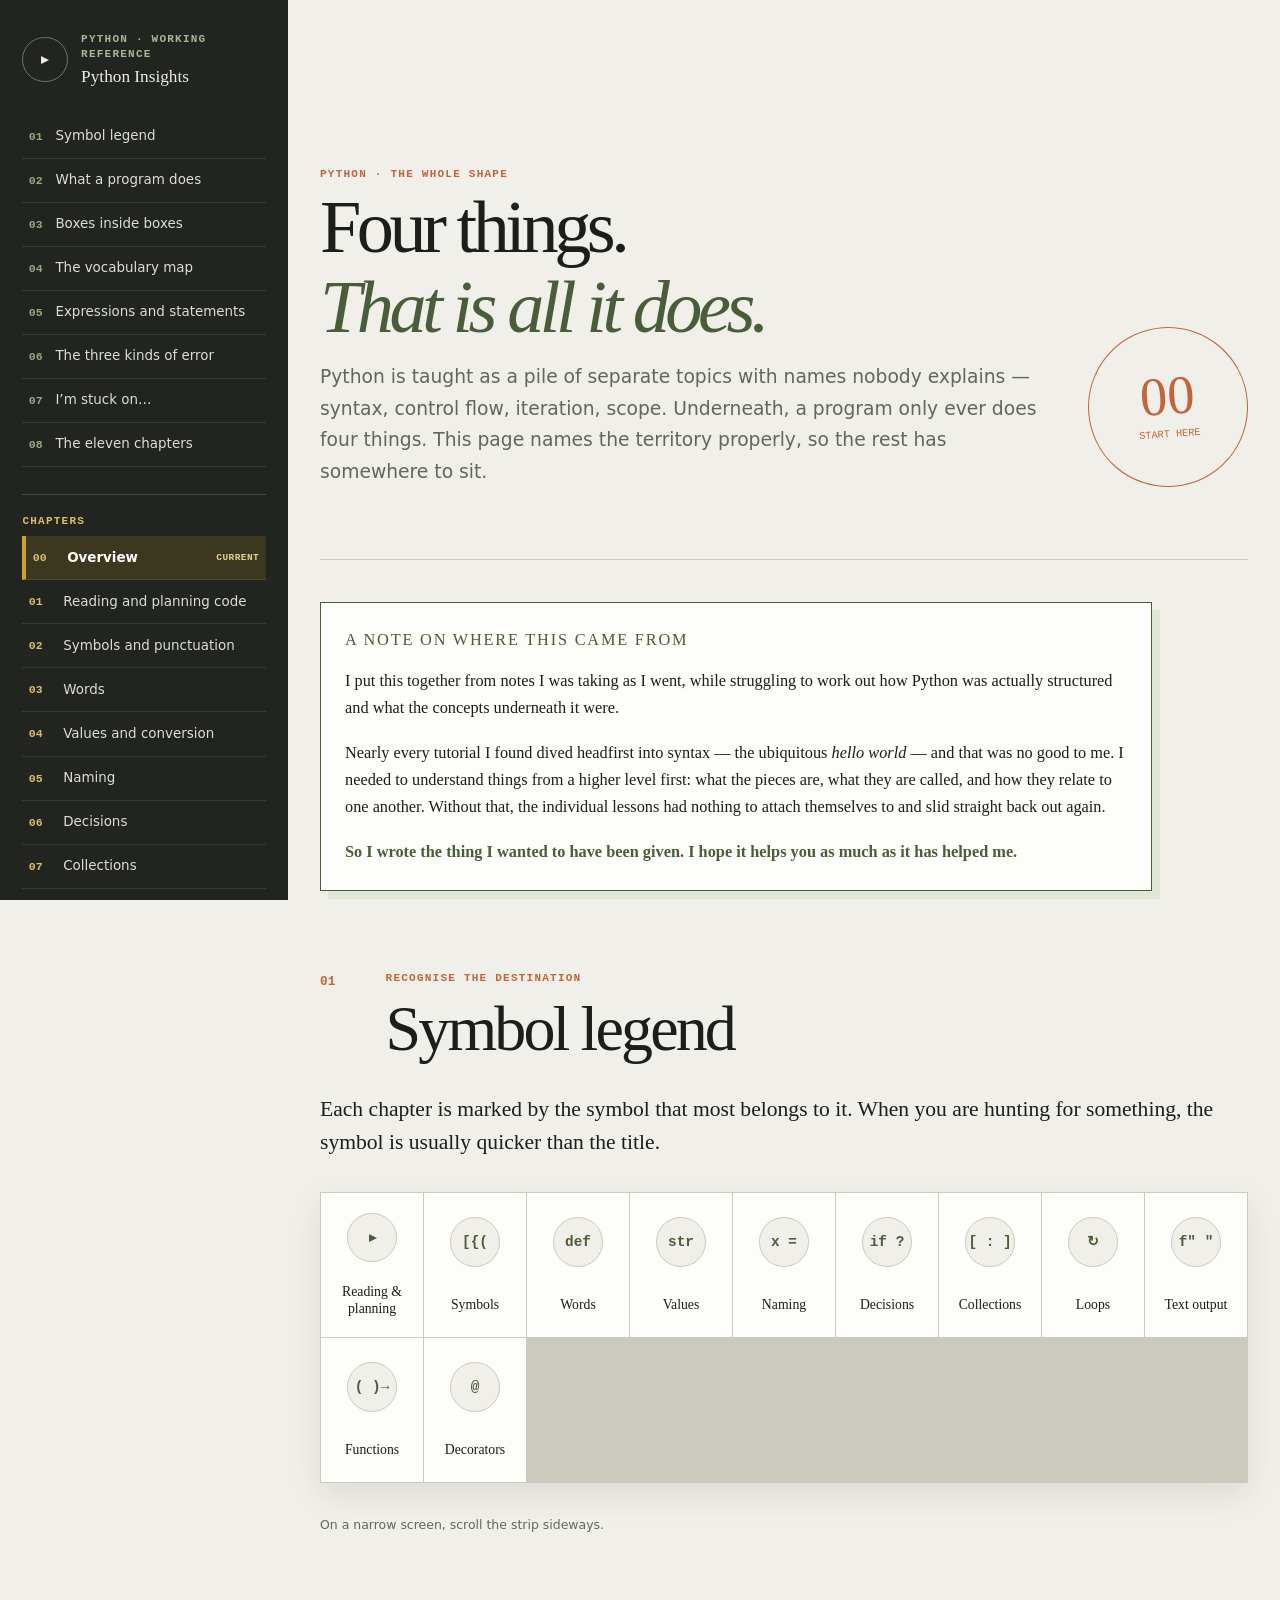
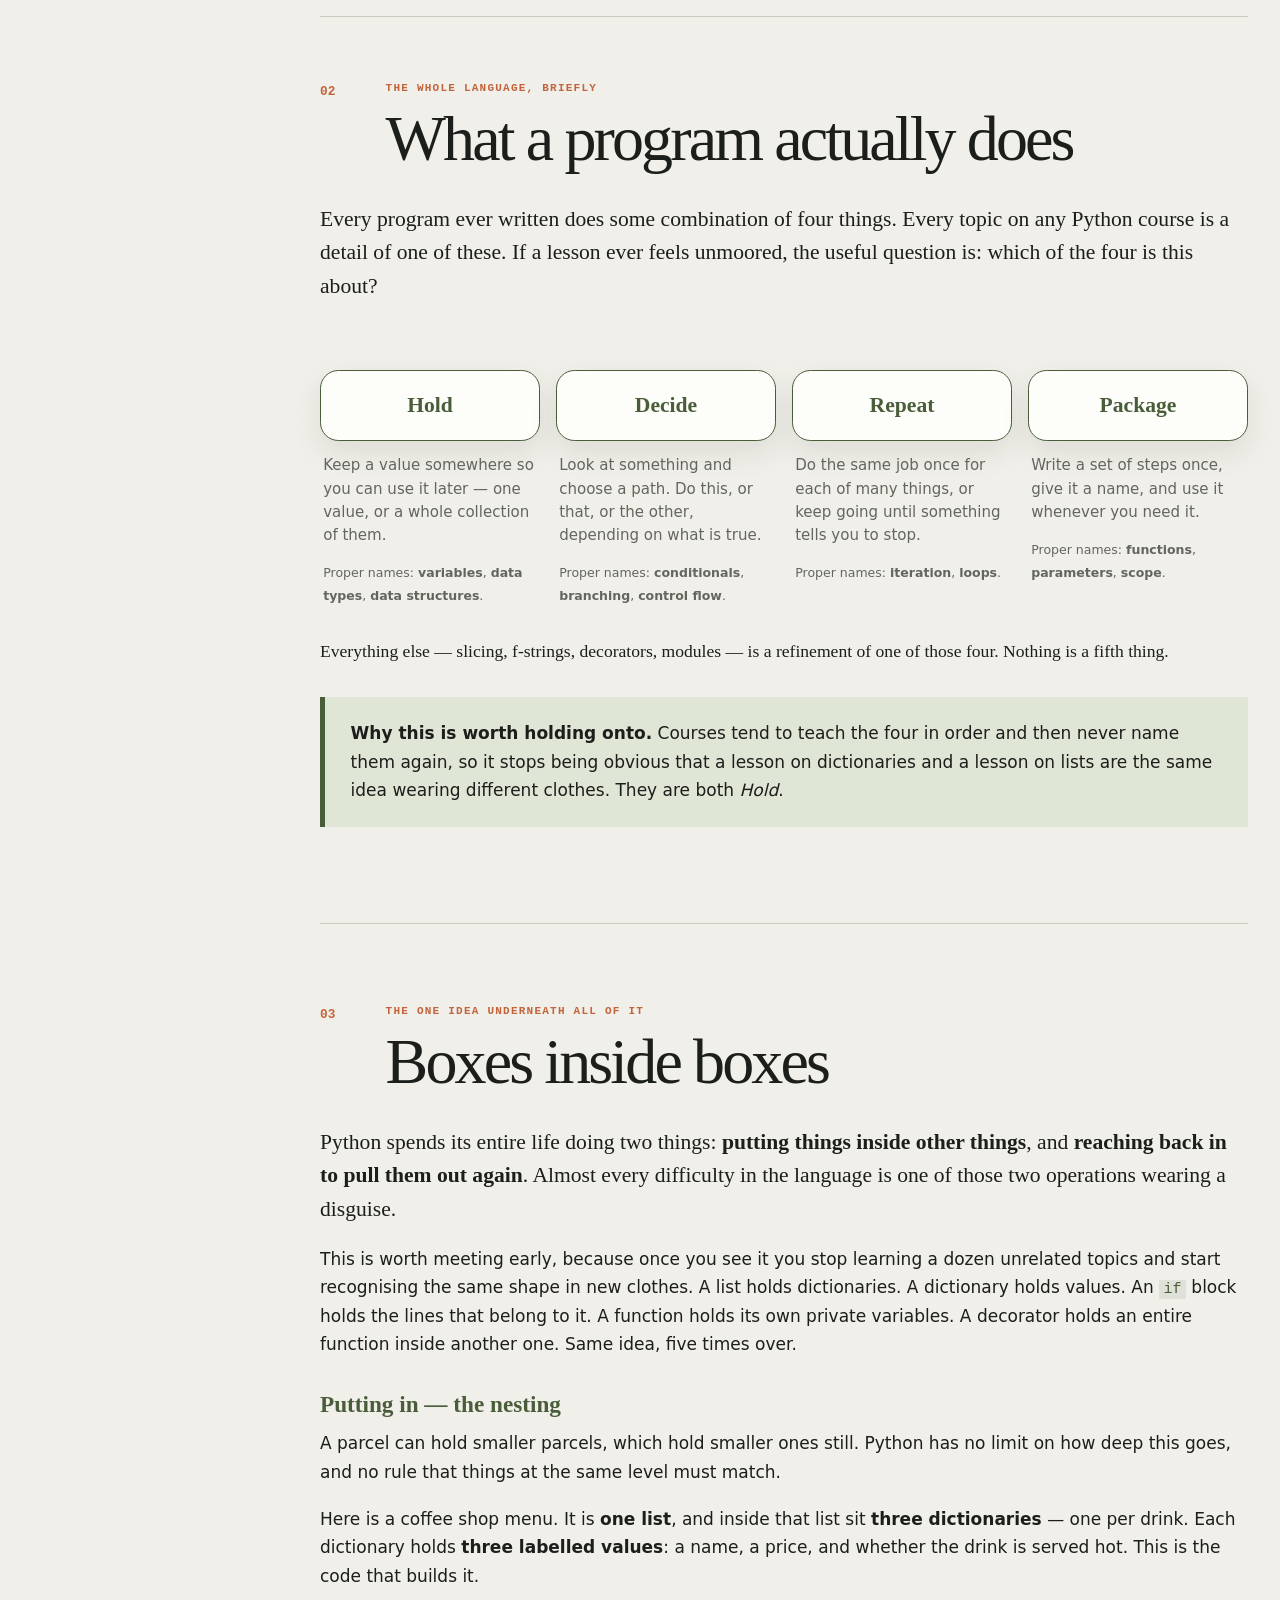
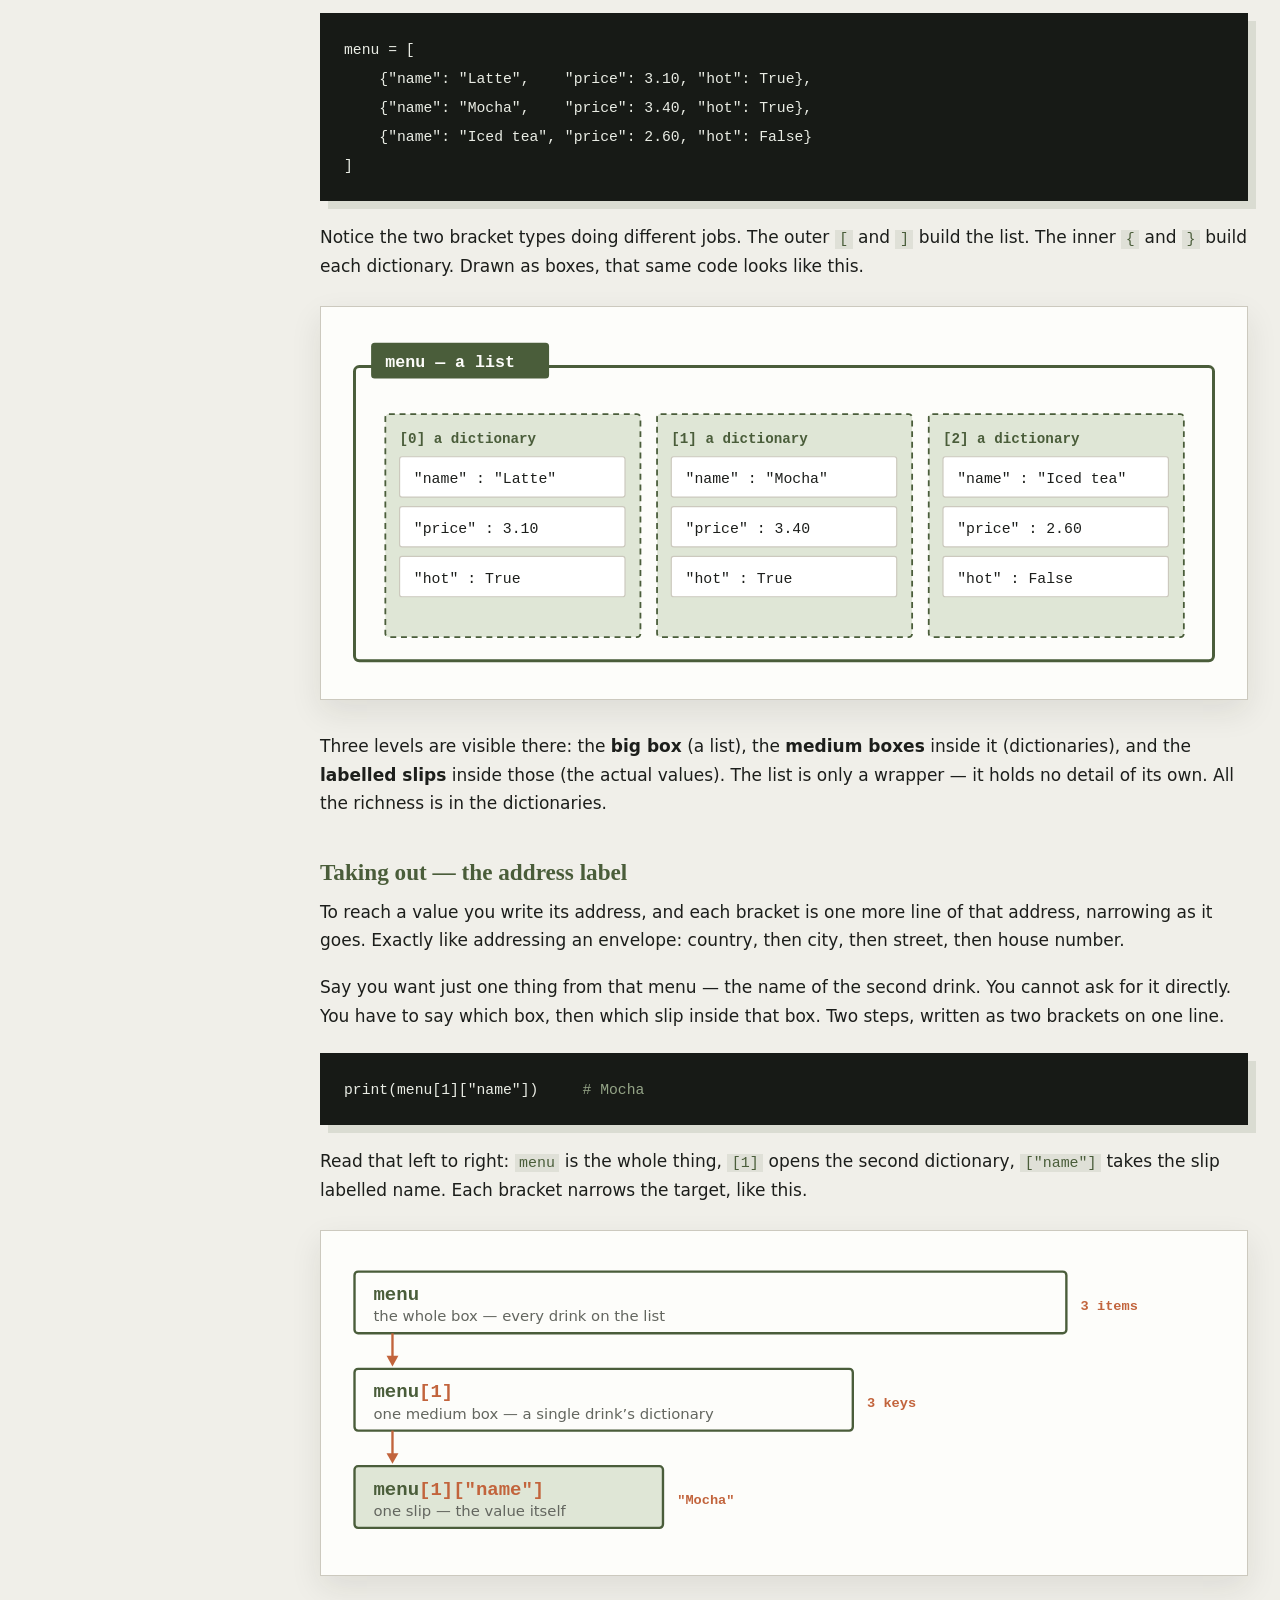
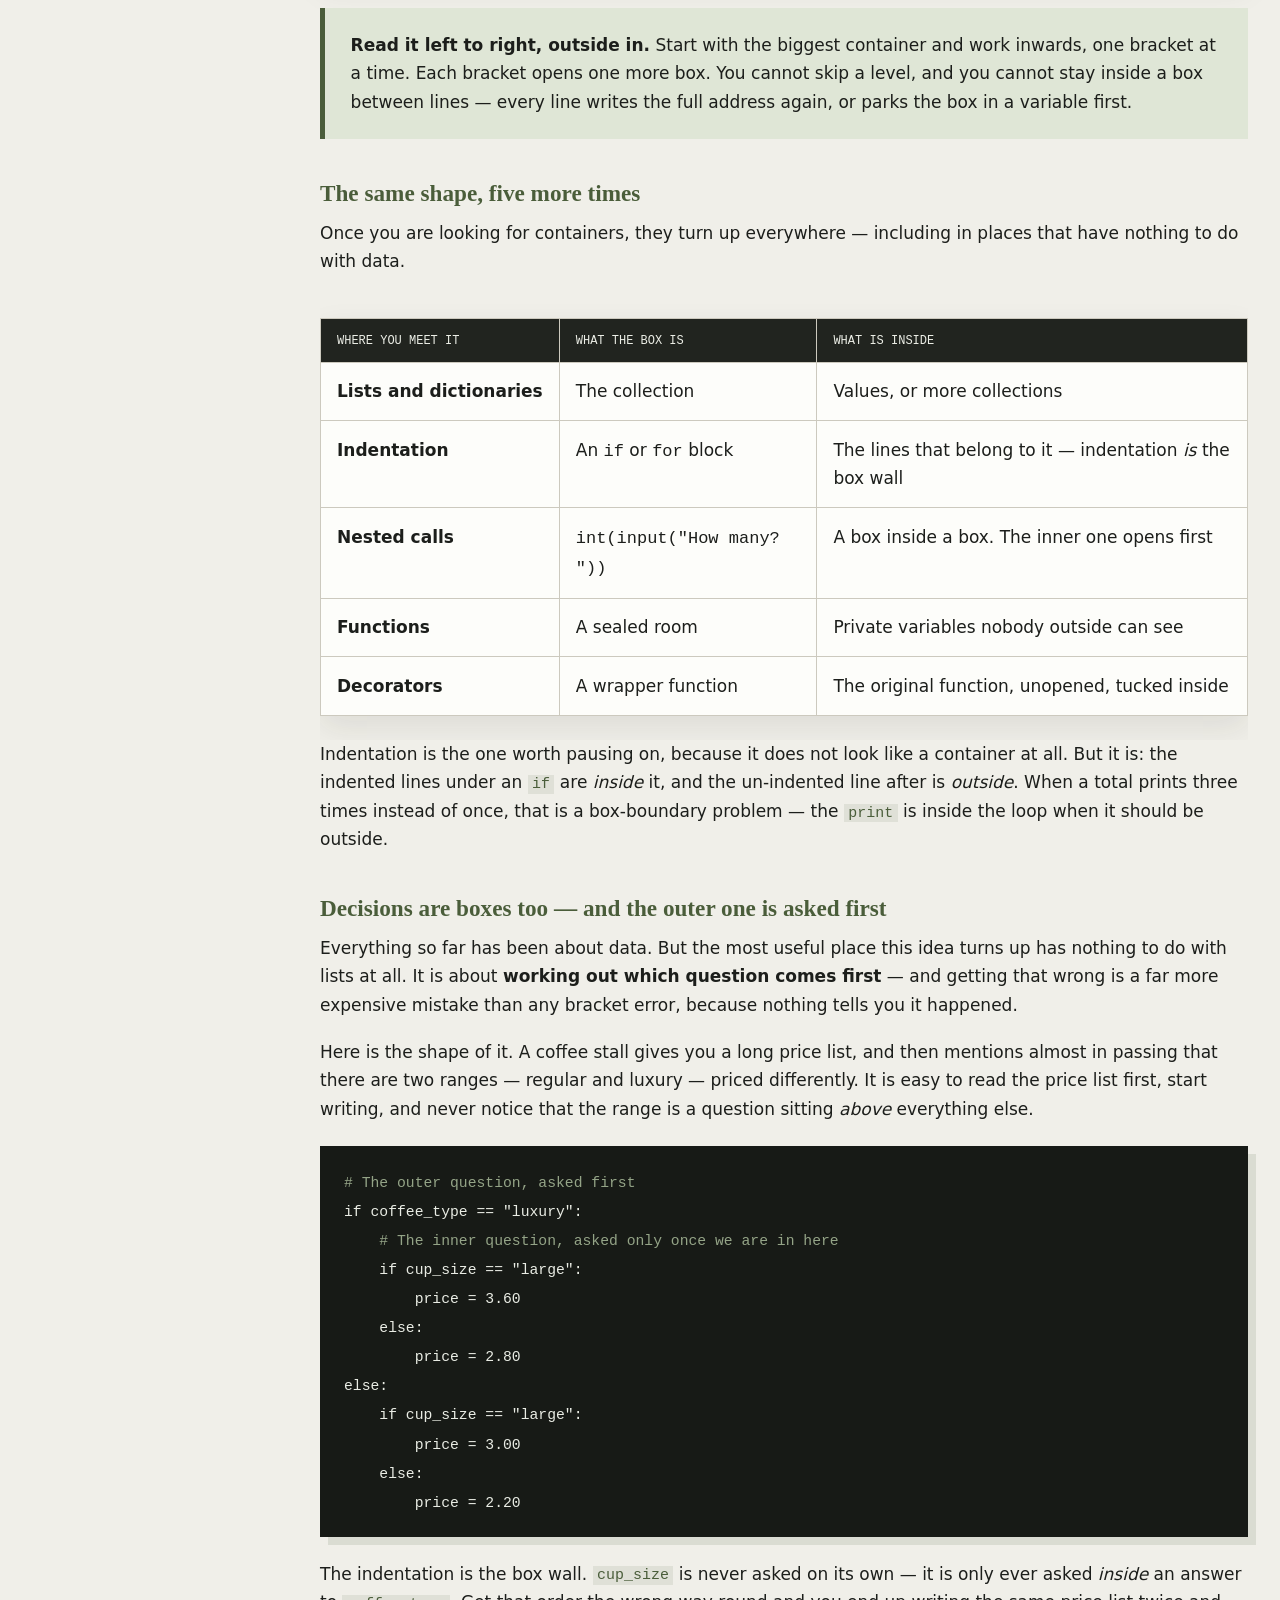
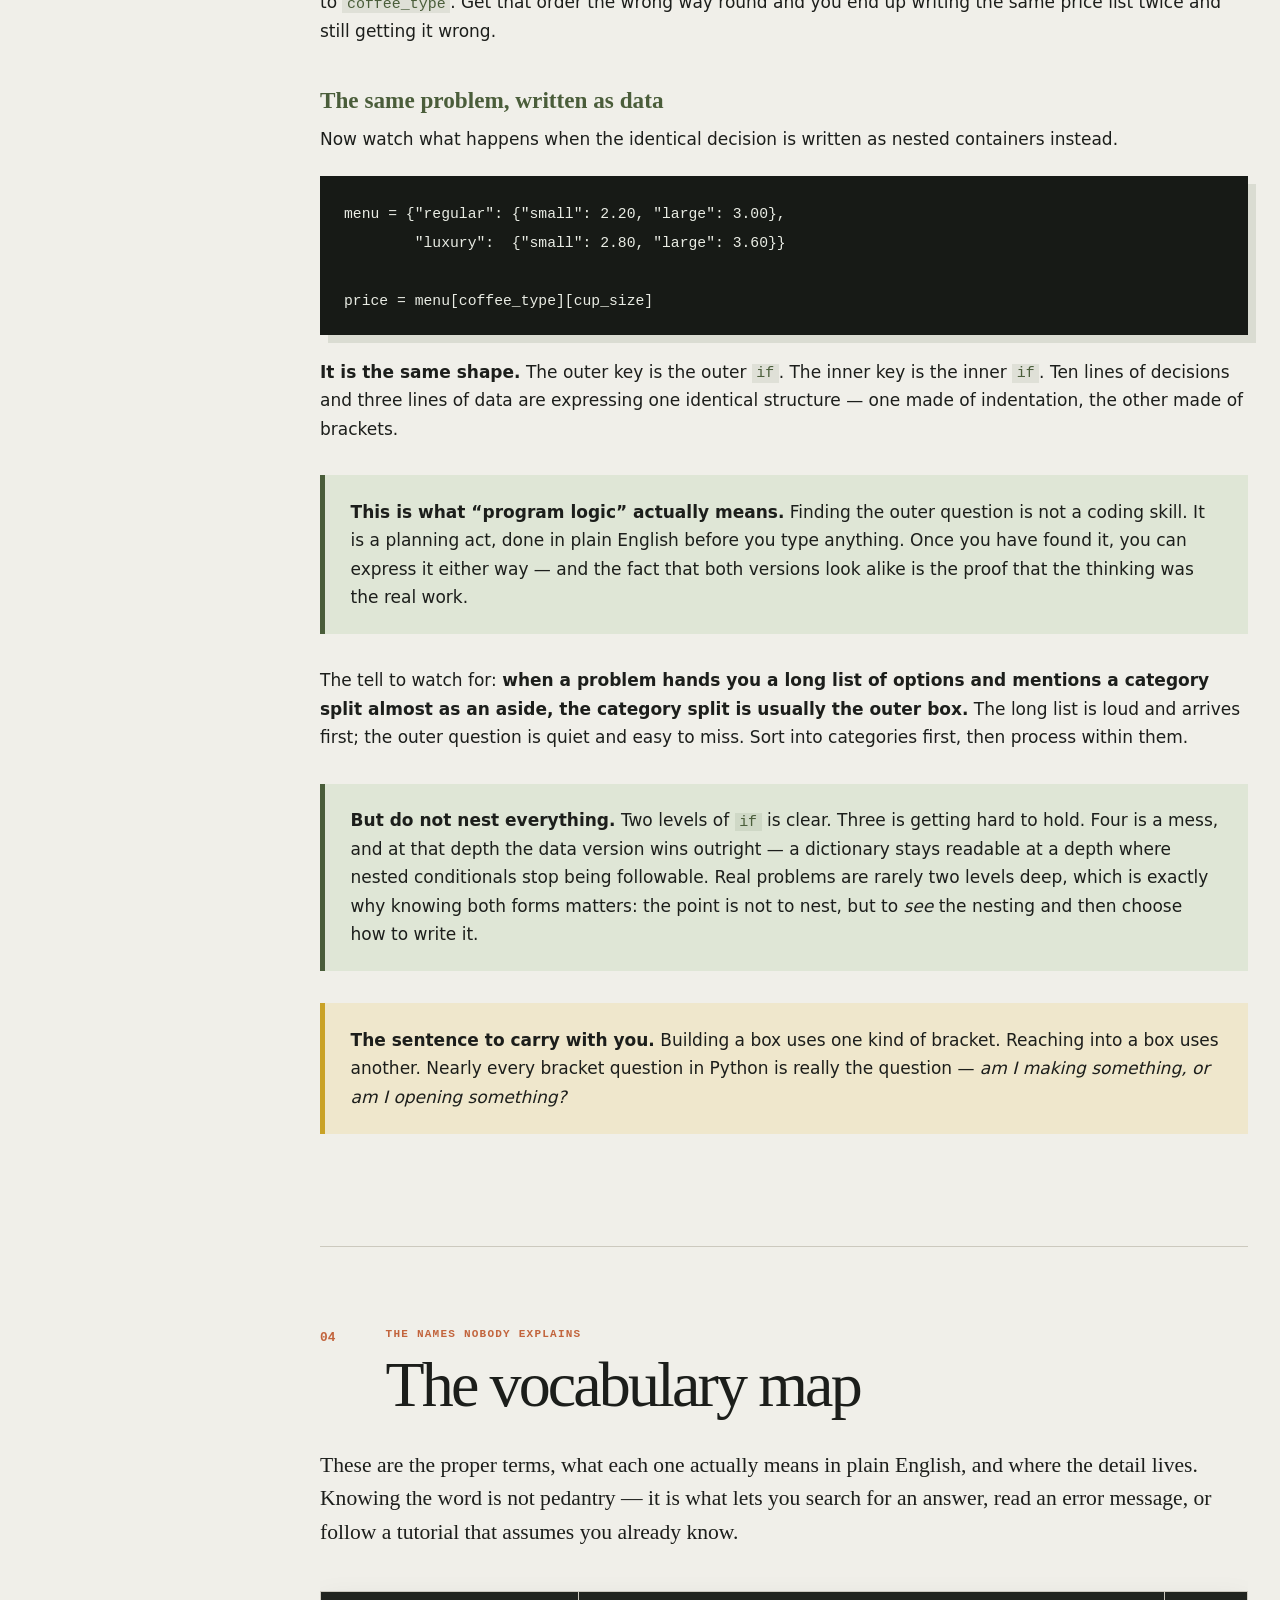
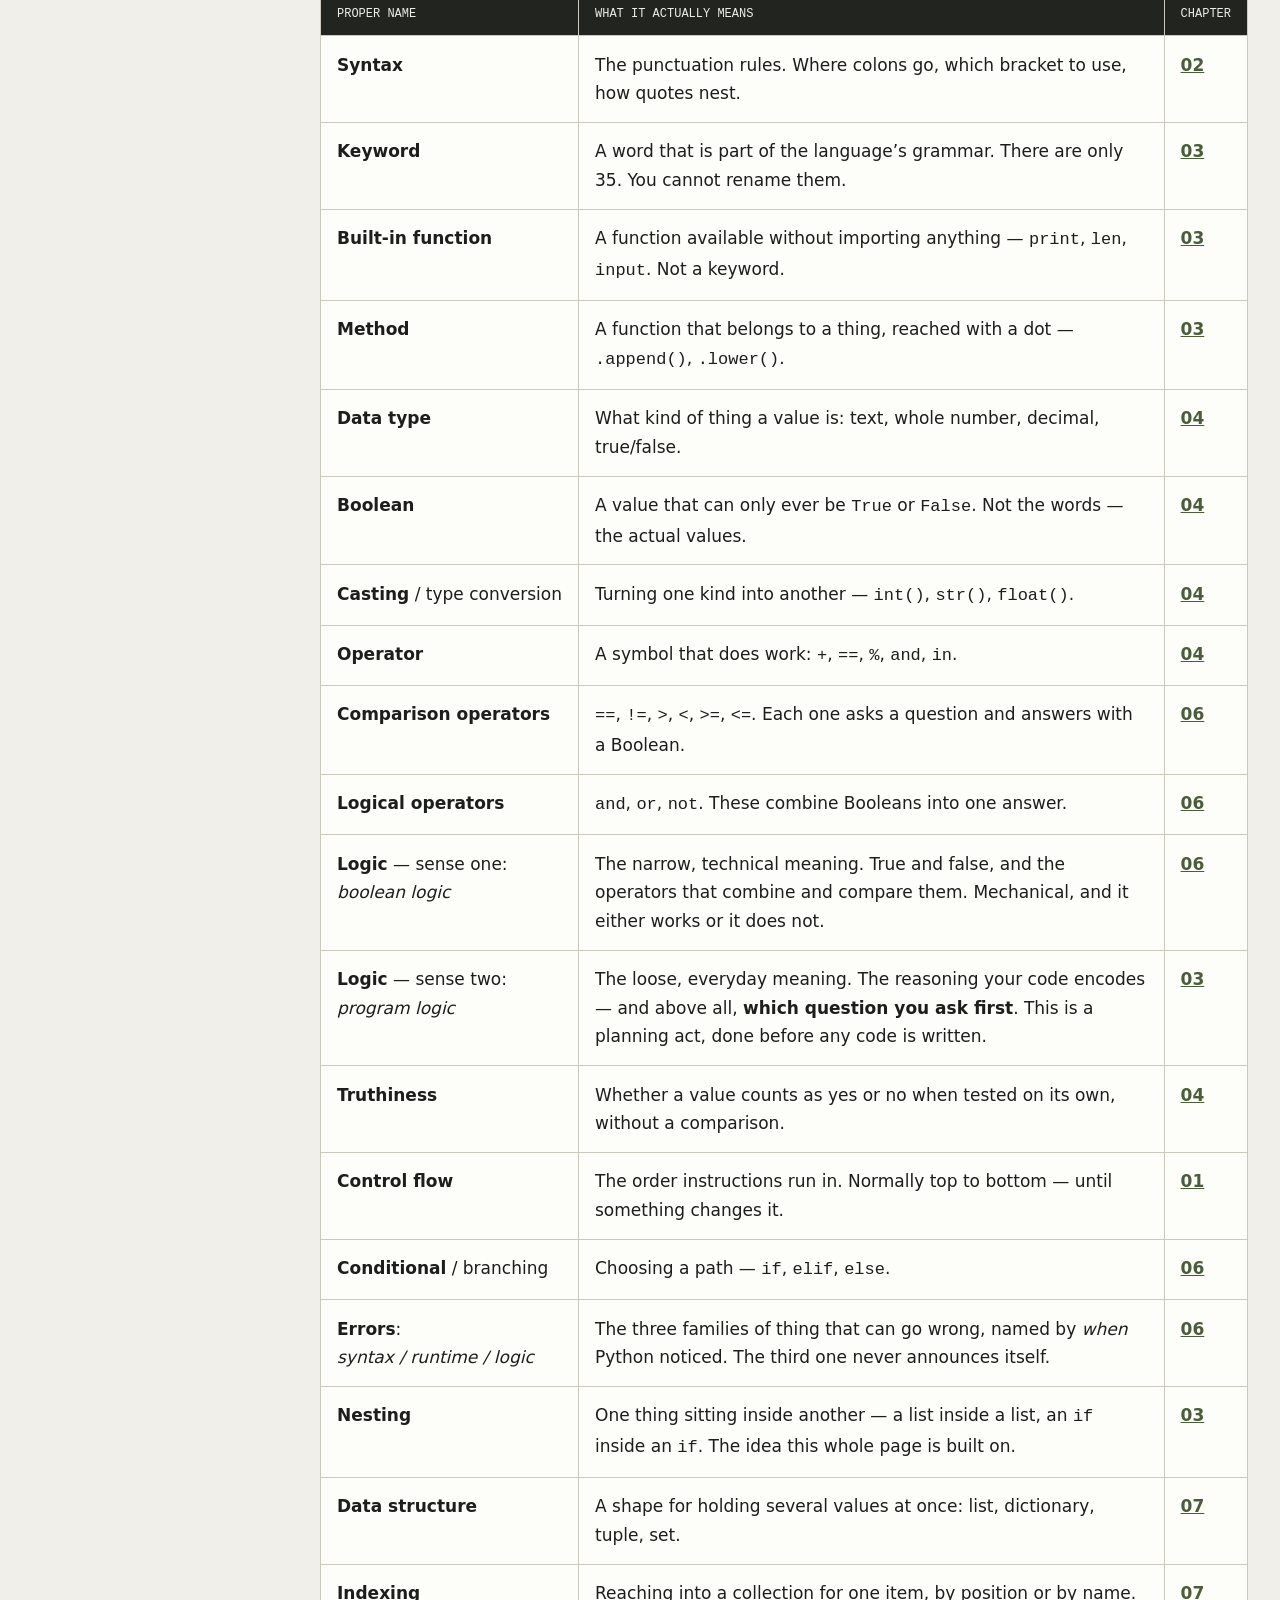
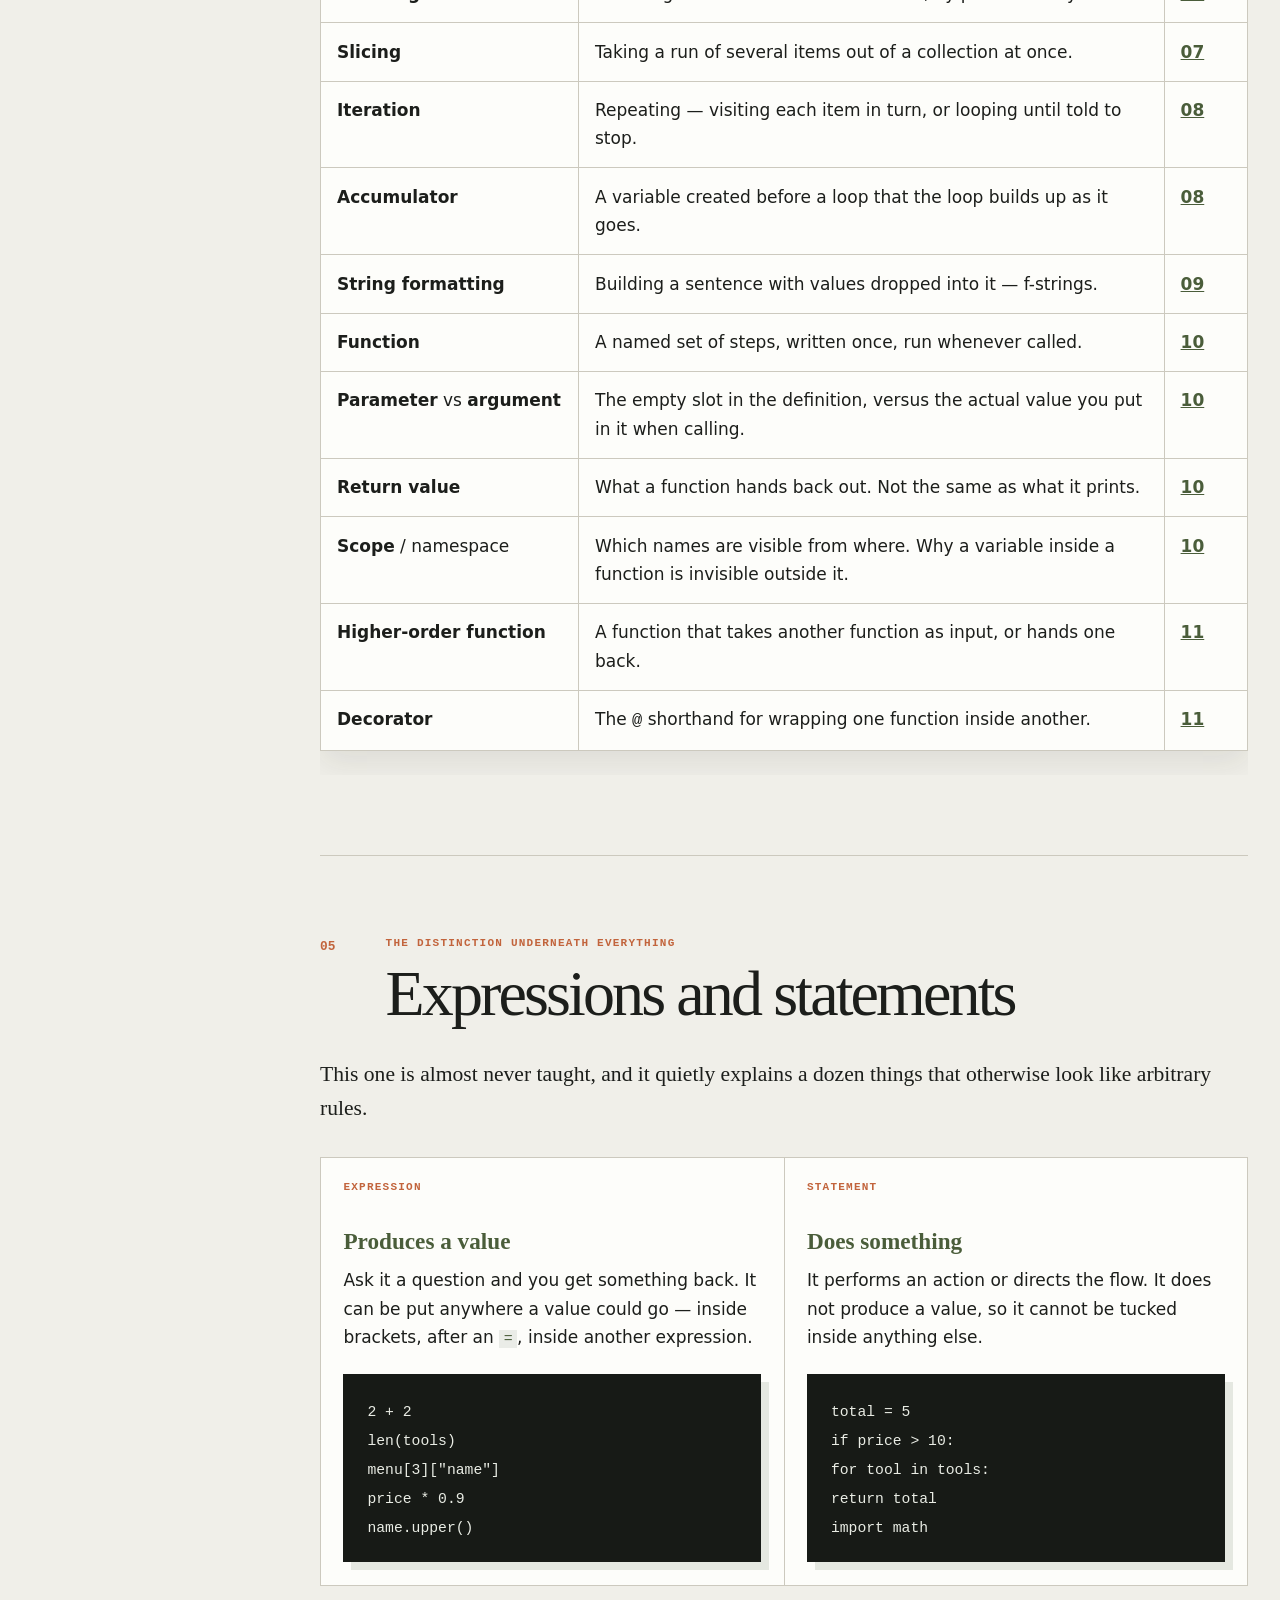
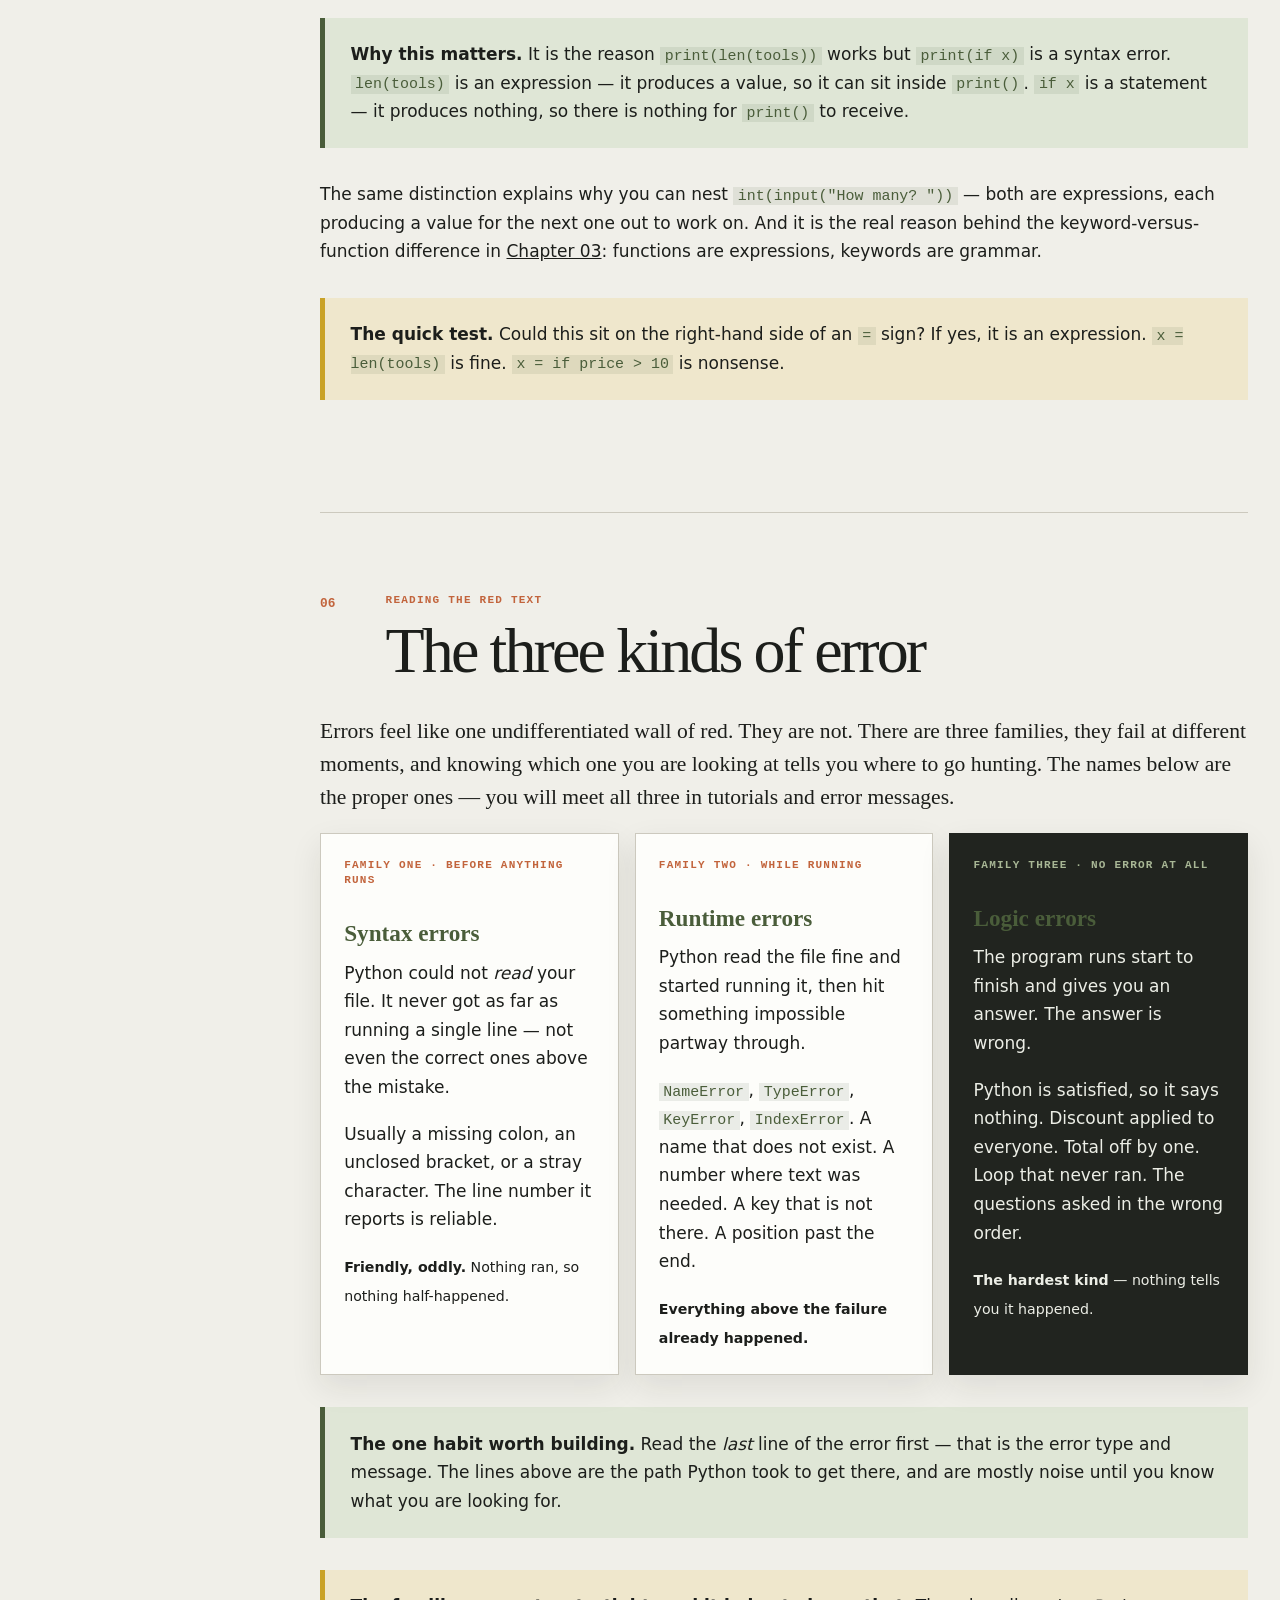
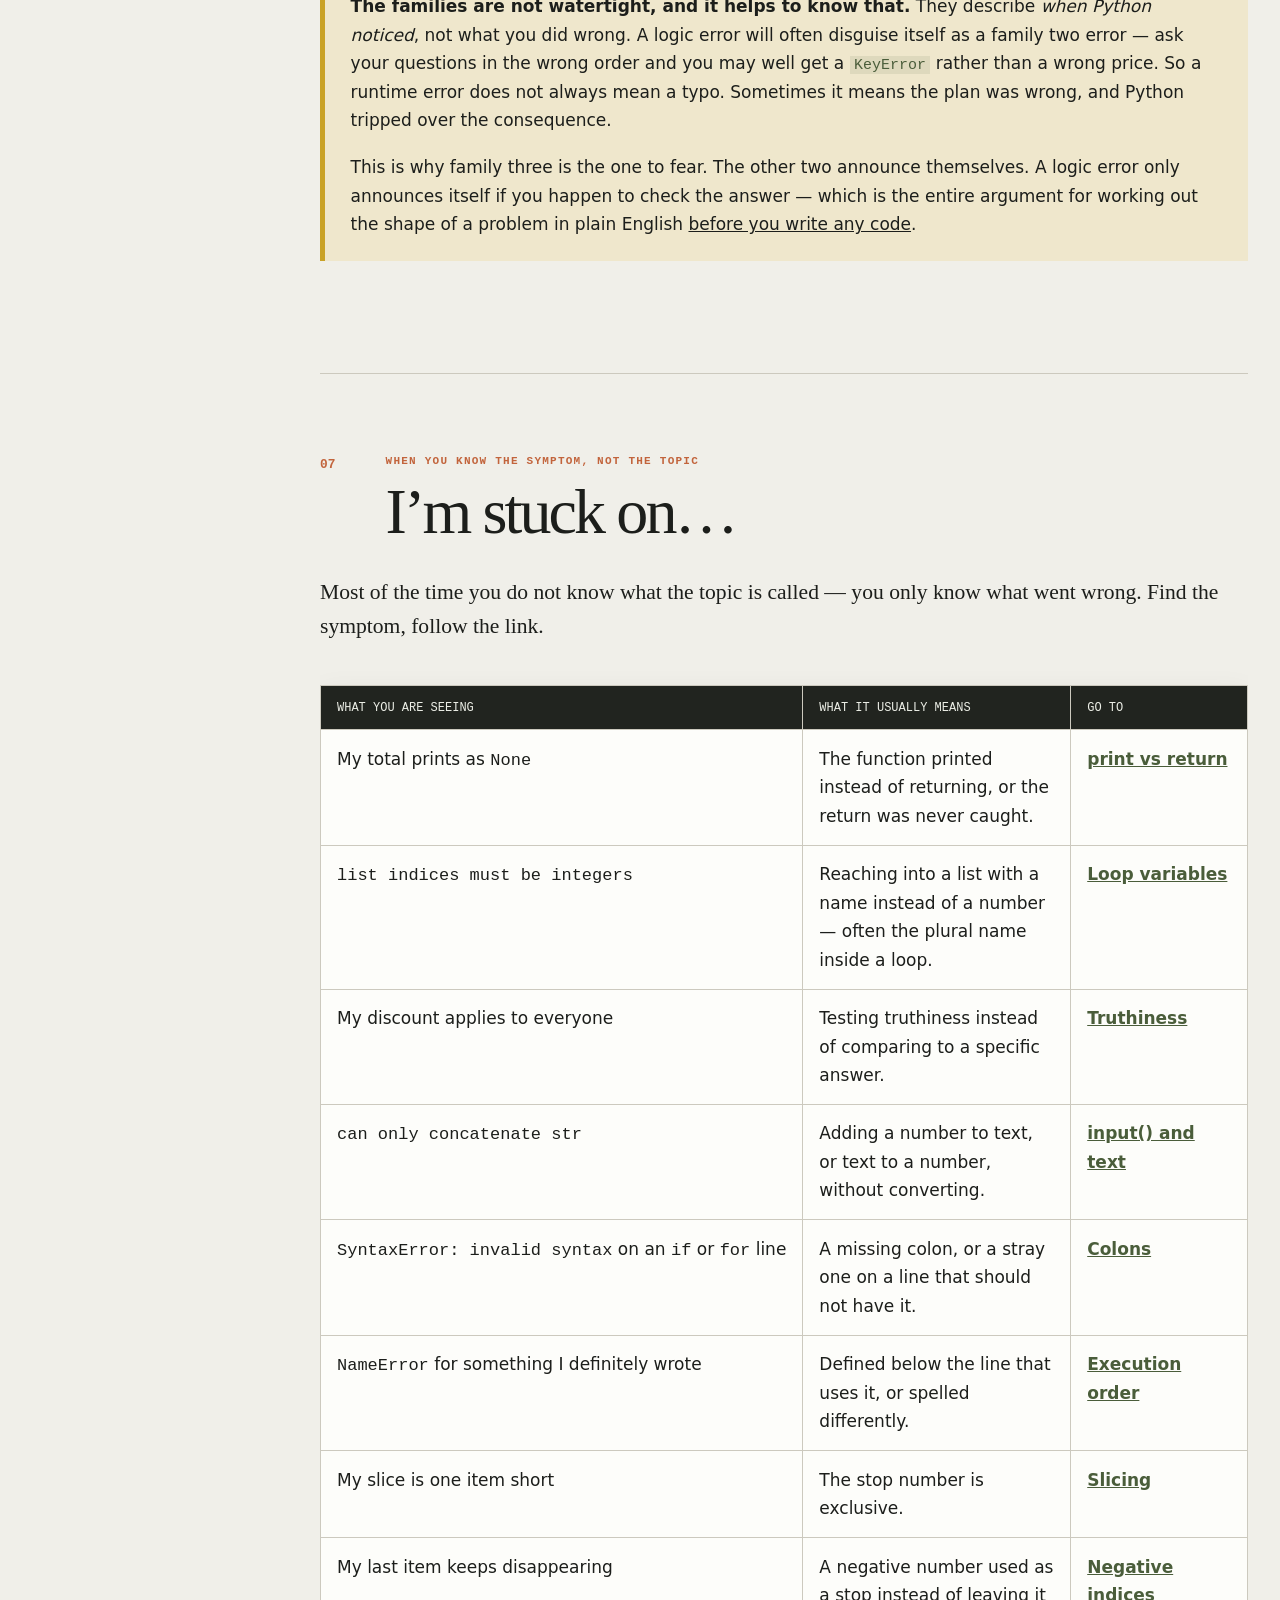
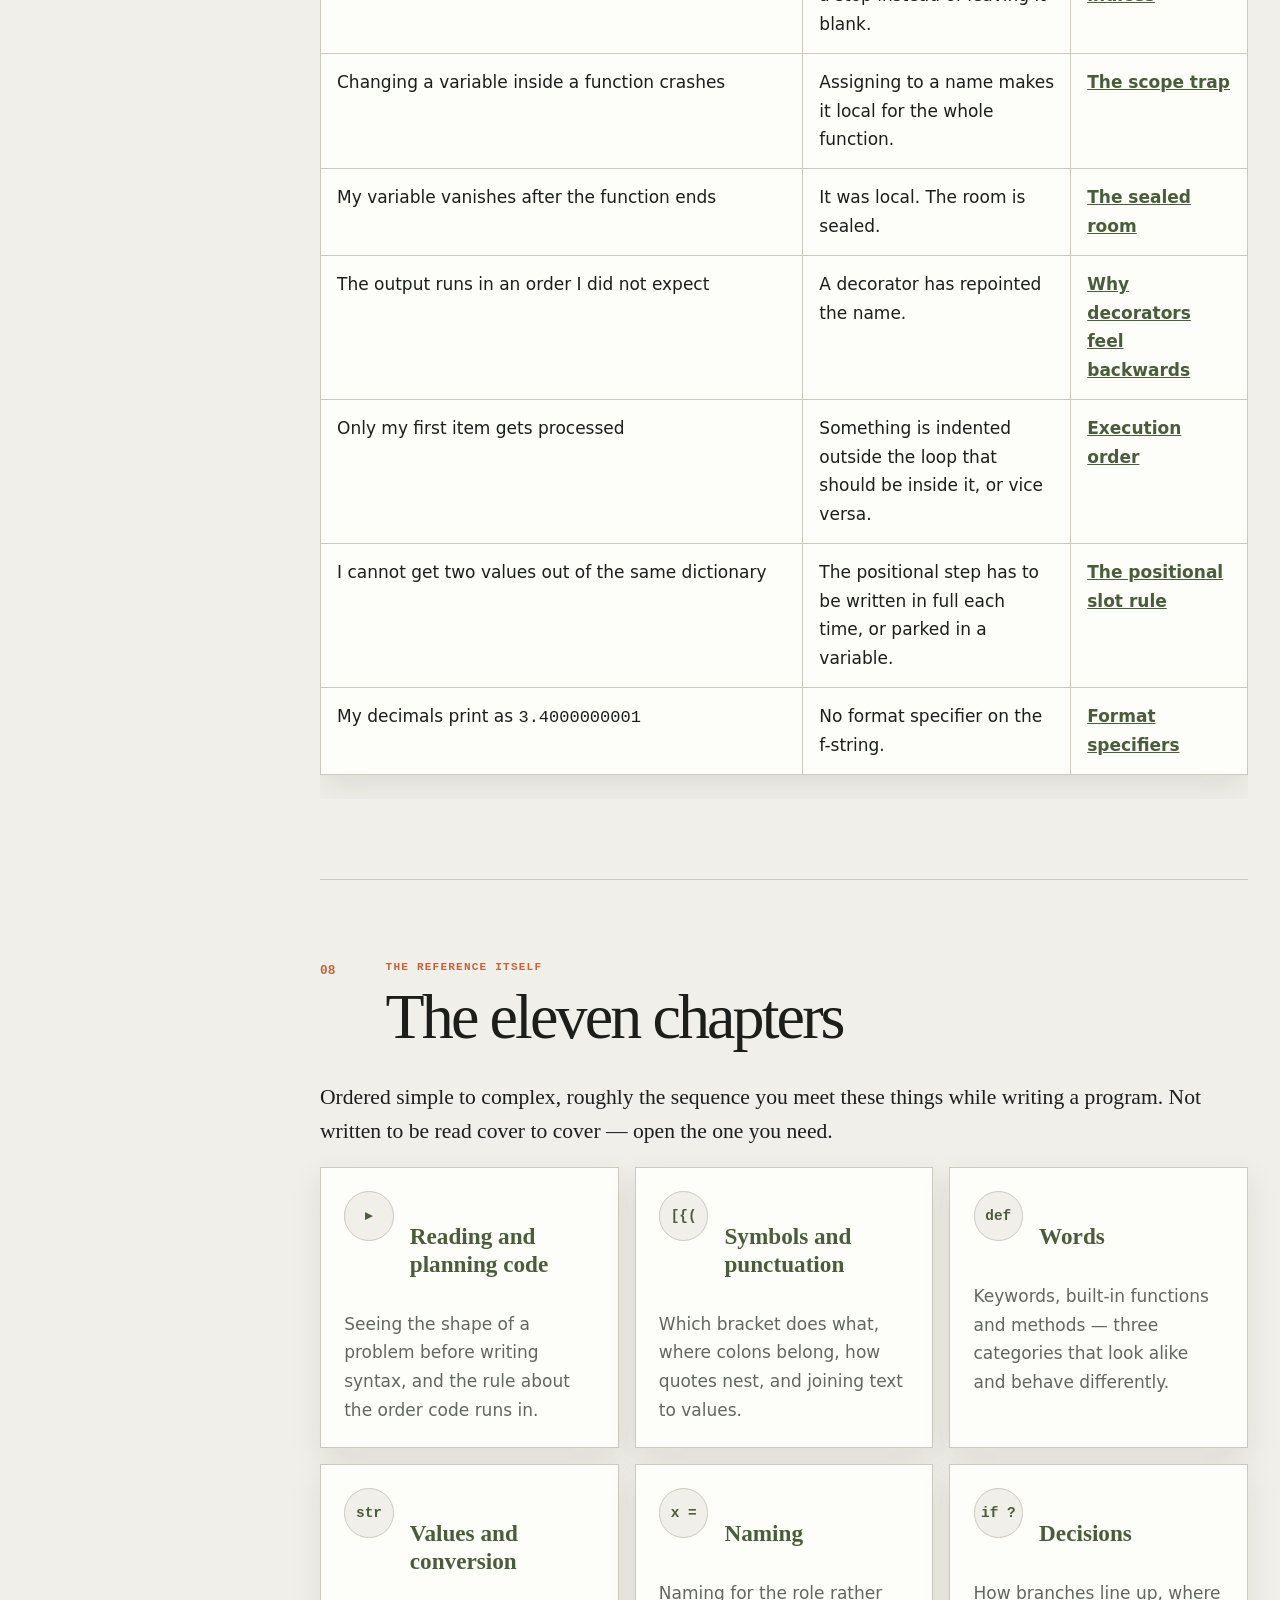
==== commit bba22411: "Added logic to vocabulary map, decisions-as-boxes-section, name the three error families" ====
--- a/index.html
+++ b/index.html
@@ -231,6 +231,44 @@
 
     <p>Indentation is the one worth pausing on, because it does not look like a container at all. But it is: the indented lines under an <code>if</code> are <em>inside</em> it, and the un-indented line after is <em>outside</em>. When a total prints three times instead of once, that is a box-boundary problem &mdash; the <code>print</code> is inside the loop when it should be outside.</p>
 
+    <h3>Decisions are boxes too &mdash; and the outer one is asked first</h3>
+
+    <p>Everything so far has been about data. But the most useful place this idea turns up has nothing to do with lists at all. It is about <strong>working out which question comes first</strong> &mdash; and getting that wrong is a far more expensive mistake than any bracket error, because nothing tells you it happened.</p>
+
+    <p>Here is the shape of it. A coffee stall gives you a long price list, and then mentions almost in passing that there are two ranges &mdash; regular and luxury &mdash; priced differently. It is easy to read the price list first, start writing, and never notice that the range is a question sitting <em>above</em> everything else.</p>
+
+    <div class="code-block"><code><span class="code-comment"># The outer question, asked first</span>
+if coffee_type == "luxury":
+    <span class="code-comment"># The inner question, asked only once we are in here</span>
+    if cup_size == "large":
+        price = 3.60
+    else:
+        price = 2.80
+else:
+    if cup_size == "large":
+        price = 3.00
+    else:
+        price = 2.20</code></div>
+
+    <p>The indentation is the box wall. <code>cup_size</code> is never asked on its own &mdash; it is only ever asked <em>inside</em> an answer to <code>coffee_type</code>. Get that order the wrong way round and you end up writing the same price list twice and still getting it wrong.</p>
+
+    <h3>The same problem, written as data</h3>
+
+    <p>Now watch what happens when the identical decision is written as nested containers instead.</p>
+
+    <div class="code-block"><code>menu = {"regular": {"small": 2.20, "large": 3.00},
+        "luxury":  {"small": 2.80, "large": 3.60}}
+
+price = menu[coffee_type][cup_size]</code></div>
+
+    <p><strong>It is the same shape.</strong> The outer key is the outer <code>if</code>. The inner key is the inner <code>if</code>. Ten lines of decisions and three lines of data are expressing one identical structure &mdash; one made of indentation, the other made of brackets.</p>
+
+    <div class="callout"><p><strong>This is what &ldquo;program logic&rdquo; actually means.</strong> Finding the outer question is not a coding skill. It is a planning act, done in plain English before you type anything. Once you have found it, you can express it either way &mdash; and the fact that both versions look alike is the proof that the thinking was the real work.</p></div>
+
+    <p>The tell to watch for: <strong>when a problem hands you a long list of options and mentions a category split almost as an aside, the category split is usually the outer box.</strong> The long list is loud and arrives first; the outer question is quiet and easy to miss. Sort into categories first, then process within them.</p>
+
+    <div class="callout"><p><strong>But do not nest everything.</strong> Two levels of <code>if</code> is clear. Three is getting hard to hold. Four is a mess, and at that depth the data version wins outright &mdash; a dictionary stays readable at a depth where nested conditionals stop being followable. Real problems are rarely two levels deep, which is exactly why knowing both forms matters: the point is not to nest, but to <em>see</em> the nesting and then choose how to write it.</p></div>
+
     <div class="callout callout--amber"><p><strong>The sentence to carry with you.</strong> Building a box uses one kind of bracket. Reaching into a box uses another. Nearly every bracket question in Python is really the question &mdash; <em>am I making something, or am I opening something?</em></p></div>
   </section>
 
@@ -247,11 +285,18 @@
         <tr><td><strong>Built-in function</strong></td><td>A function available without importing anything &mdash; <code>print</code>, <code>len</code>, <code>input</code>. Not a keyword.</td><td><a href="03-words.html">03</a></td></tr>
         <tr><td><strong>Method</strong></td><td>A function that belongs to a thing, reached with a dot &mdash; <code>.append()</code>, <code>.lower()</code>.</td><td><a href="03-words.html">03</a></td></tr>
         <tr><td><strong>Data type</strong></td><td>What kind of thing a value is: text, whole number, decimal, true/false.</td><td><a href="04-values-and-conversion.html">04</a></td></tr>
+        <tr><td><strong>Boolean</strong></td><td>A value that can only ever be <code>True</code> or <code>False</code>. Not the words &mdash; the actual values.</td><td><a href="04-values-and-conversion.html">04</a></td></tr>
         <tr><td><strong>Casting</strong> / type conversion</td><td>Turning one kind into another &mdash; <code>int()</code>, <code>str()</code>, <code>float()</code>.</td><td><a href="04-values-and-conversion.html">04</a></td></tr>
         <tr><td><strong>Operator</strong></td><td>A symbol that does work: <code>+</code>, <code>==</code>, <code>%</code>, <code>and</code>, <code>in</code>.</td><td><a href="04-values-and-conversion.html">04</a></td></tr>
+        <tr><td><strong>Comparison operators</strong></td><td><code>==</code>, <code>!=</code>, <code>&gt;</code>, <code>&lt;</code>, <code>&gt;=</code>, <code>&lt;=</code>. Each one asks a question and answers with a Boolean.</td><td><a href="06-decisions.html">06</a></td></tr>
+        <tr><td><strong>Logical operators</strong></td><td><code>and</code>, <code>or</code>, <code>not</code>. These combine Booleans into one answer.</td><td><a href="06-decisions.html">06</a></td></tr>
+        <tr><td><strong>Logic</strong> &mdash; sense one:<br><em>boolean logic</em></td><td>The narrow, technical meaning. True and false, and the operators that combine and compare them. Mechanical, and it either works or it does not.</td><td><a href="06-decisions.html">06</a></td></tr>
+        <tr><td><strong>Logic</strong> &mdash; sense two:<br><em>program logic</em></td><td>The loose, everyday meaning. The reasoning your code encodes &mdash; and above all, <strong>which question you ask first</strong>. This is a planning act, done before any code is written.</td><td><a href="#boxes">03</a></td></tr>
         <tr><td><strong>Truthiness</strong></td><td>Whether a value counts as yes or no when tested on its own, without a comparison.</td><td><a href="04-values-and-conversion.html">04</a></td></tr>
         <tr><td><strong>Control flow</strong></td><td>The order instructions run in. Normally top to bottom &mdash; until something changes it.</td><td><a href="01-reading-and-planning-code.html">01</a></td></tr>
         <tr><td><strong>Conditional</strong> / branching</td><td>Choosing a path &mdash; <code>if</code>, <code>elif</code>, <code>else</code>.</td><td><a href="06-decisions.html">06</a></td></tr>
+        <tr><td><strong>Errors</strong>:<br><em>syntax / runtime / logic</em></td><td>The three families of thing that can go wrong, named by <em>when</em> Python noticed. The third one never announces itself.</td><td><a href="#errors">06</a></td></tr>
+        <tr><td><strong>Nesting</strong></td><td>One thing sitting inside another &mdash; a list inside a list, an <code>if</code> inside an <code>if</code>. The idea this whole page is built on.</td><td><a href="#boxes">03</a></td></tr>
         <tr><td><strong>Data structure</strong></td><td>A shape for holding several values at once: list, dictionary, tuple, set.</td><td><a href="07-collections.html">07</a></td></tr>
         <tr><td><strong>Indexing</strong></td><td>Reaching into a collection for one item, by position or by name.</td><td><a href="07-collections.html">07</a></td></tr>
         <tr><td><strong>Slicing</strong></td><td>Taking a run of several items out of a collection at once.</td><td><a href="07-collections.html">07</a></td></tr>
@@ -301,31 +346,33 @@
 
   <section class="lesson" id="errors">
     <div class="lesson-head"><p class="lesson-no">06</p><div><p class="eyebrow">Reading the red text</p><h2>The three kinds of error</h2></div></div>
-    <p class="thesis">Errors feel like one undifferentiated wall of red. They are not. There are three families, they fail at different moments, and knowing which one you are looking at tells you where to go hunting.</p>
+    <p class="thesis">Errors feel like one undifferentiated wall of red. They are not. There are three families, they fail at different moments, and knowing which one you are looking at tells you where to go hunting. The names below are the proper ones &mdash; you will meet all three in tutorials and error messages.</p>
     <div class="three">
       <article class="card">
         <p class="card-label">Family one &middot; before anything runs</p>
-        <h3>SyntaxError</h3>
+        <h3>Syntax errors</h3>
         <p>Python could not <em>read</em> your file. It never got as far as running a single line &mdash; not even the correct ones above the mistake.</p>
         <p>Usually a missing colon, an unclosed bracket, or a stray character. The line number it reports is reliable.</p>
         <p><small><strong>Friendly, oddly.</strong> Nothing ran, so nothing half-happened.</small></p>
       </article>
       <article class="card">
         <p class="card-label">Family two &middot; while running</p>
-        <h3>NameError, TypeError,<br>KeyError, IndexError</h3>
+        <h3>Runtime errors</h3>
         <p>Python read the file fine and started running it, then hit something impossible partway through.</p>
-        <p>A name that does not exist. A number where text was needed. A dictionary key that is not there. A list position past the end.</p>
+        <p><code>NameError</code>, <code>TypeError</code>, <code>KeyError</code>, <code>IndexError</code>. A name that does not exist. A number where text was needed. A key that is not there. A position past the end.</p>
         <p><small><strong>Everything above the failure already happened.</strong></small></p>
       </article>
       <article class="card card--dark">
         <p class="card-label">Family three &middot; no error at all</p>
-        <h3>Wrong answer</h3>
-        <p>The program runs start to finish and gives you a number. The number is wrong.</p>
-        <p>Python is satisfied, so it says nothing. Discount applied to everyone. Total off by one. Loop that never ran.</p>
+        <h3>Logic errors</h3>
+        <p>The program runs start to finish and gives you an answer. The answer is wrong.</p>
+        <p>Python is satisfied, so it says nothing. Discount applied to everyone. Total off by one. Loop that never ran. The questions asked in the wrong order.</p>
         <p><small><strong>The hardest kind</strong> &mdash; nothing tells you it happened.</small></p>
       </article>
     </div>
     <div class="callout"><p><strong>The one habit worth building.</strong> Read the <em>last</em> line of the error first &mdash; that is the error type and message. The lines above are the path Python took to get there, and are mostly noise until you know what you are looking for.</p></div>
+    <div class="callout callout--amber"><p><strong>The families are not watertight, and it helps to know that.</strong> They describe <em>when Python noticed</em>, not what you did wrong. A logic error will often disguise itself as a family two error &mdash; ask your questions in the wrong order and you may well get a <code>KeyError</code> rather than a wrong price. So a runtime error does not always mean a typo. Sometimes it means the plan was wrong, and Python tripped over the consequence.</p>
+    <p style="margin-top:.8rem">This is why family three is the one to fear. The other two announce themselves. A logic error only announces itself if you happen to check the answer &mdash; which is the entire argument for working out the shape of a problem in plain English <a href="#boxes">before you write any code</a>.</p></div>
   </section>
 
   <section class="lesson" id="stuck">
